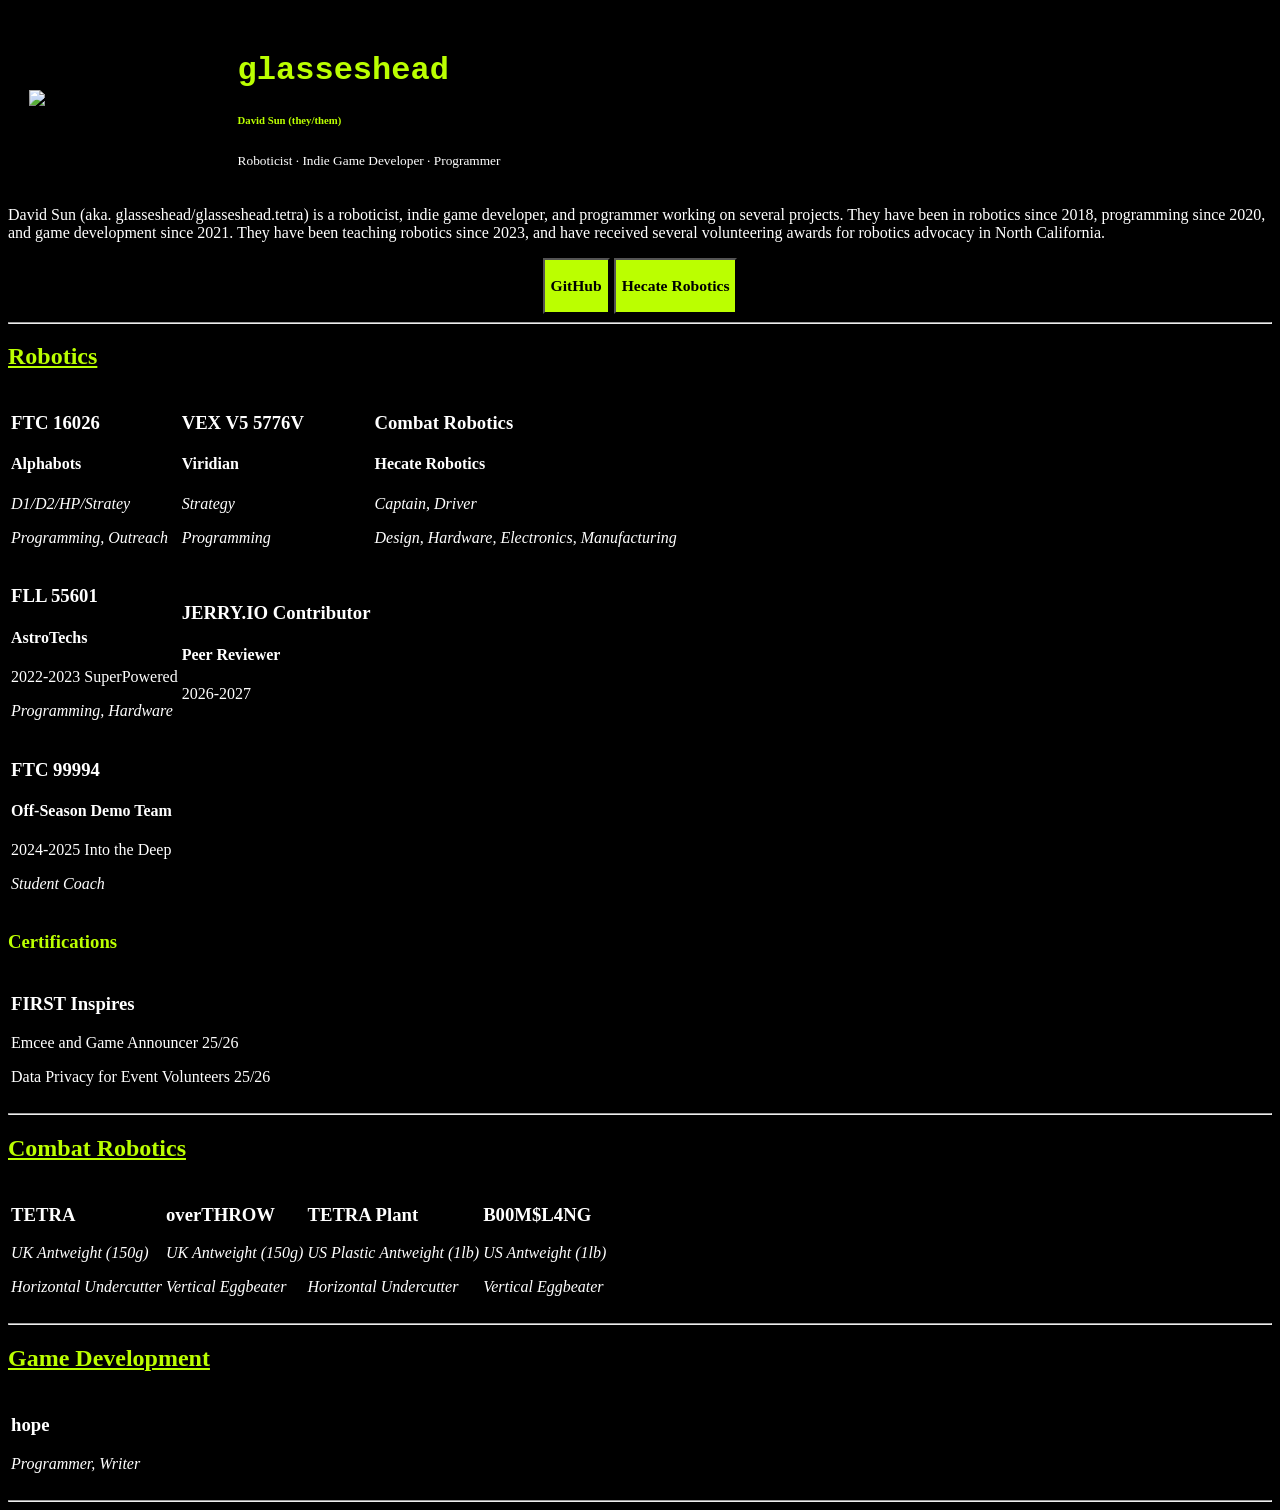
==== index.html @ bce2da90 "Rename glasseshead.html to index.html" ====
<!DOCTYPE html>

<html>

<head>
    <meta charset="utf-8">
    <title>glasseshead</title>
</head>

<body bgcolor = "000000">
    <table cellspacing="20">
        <tr>
            <td><img src="https://glasseshead.carrd.co/assets/images/image01.jpg?v=29386f76" alt="glasseshead profile picture" width="150"></td>
            <td>
                <h1 style="color: #BBFF00;"><span style="font-family: Courier New;">glasseshead</span></h1>
                <h6 style="color: #BBFF00;"><span style="font-family: Verdana;">David Sun (they/them)</span></h6>
                <small style="color: #FFFFFF;"><span style="font-family: Verdana;">Roboticist · Indie Game Developer · Programmer</span></small>
            </td>
        </tr>
    </table>
    <p style="color: #FFFFFF;"><span style="font-family: Verdana;">David Sun (aka. glasseshead/glasseshead.tetra) is a roboticist, 
        indie game developer, and programmer working on several projects. 
        They have been in robotics since 2018, programming since 2020, 
        and game development since 2021. They have been teaching robotics 
        since 2023, and have received several volunteering awards for 
        robotics advocacy in North California.</p>
    
    <div style="text-align: center;">
        <button onclick="window.location.href='https://github.com/glasseshead'" style="color:#000000; background-color:#BBFF00;">
            <span style="font-family: Verdana;"><h3>GitHub</h3></span>
        </button>

        <button onclick="window.location.href='https://hecaterobotics.carrd.co/'" style="color:#000000; background-color:#BBFF00;">
            <span style="font-family: Verdana;"><h3>Hecate Robotics</h3></span>
        </button>
    </div>

    <hr>

    <h2 style="color: #BBFF00;"><u>Robotics</u></h2>
    <table>
        <tr>
            <td>
                <h3 style="color: #FFFFFF;"><span style="font-family: Verdana;">FTC 16026</span></h3>
                <h4 style="color: #FFFFFF;"><span style="font-family: Verdana;">Alphabots</span></h4>
                <p style="color: #FFFFFF;"><i><span style="font-family: Verdana;">D1/D2/HP/Stratey</span></i></p>
                <p style="color: #FFFFFF;"><i><span style="font-family: Verdana;">Programming, Outreach</span></i></p>
            </td>

            <td>
                <h3 style="color: #FFFFFF;"><span style="font-family: Verdana;">VEX V5 5776V</span></h3>
                <h4 style="color: #FFFFFF;"><span style="font-family: Verdana;">Viridian</span></h4>
                <p style="color: #FFFFFF;"><i><span style="font-family: Verdana;">Strategy</span></i></p>
                <p style="color: #FFFFFF;"><i><span style="font-family: Verdana;">Programming</span></i></p>
            </td>

            <td>
                <h3 style="color: #FFFFFF;"><span style="font-family: Verdana;">Combat Robotics</span></h3>
                <h4 style="color: #FFFFFF;"><span style="font-family: Verdana;">Hecate Robotics</span></h4>
                <p style="color: #FFFFFF;"><i><span style="font-family: Verdana;">Captain, Driver</span></i></p>
                <p style="color: #FFFFFF;"><i><span style="font-family: Verdana;">Design, Hardware, Electronics, Manufacturing</span></i></p>
            </td>

        </tr>
        <tr>

            <td>
                <h3 style="color: #FFFFFF;"><span style="font-family: Verdana;">FLL 55601</span></h3>
                <h4 style="color: #FFFFFF;"><span style="font-family: Verdana;">AstroTechs</span></h4>
                <p style="color: #FFFFFF;"><span style="font-family: Verdana;">2022-2023 SuperPowered</span></p>
                <p style="color: #FFFFFF;"><i><span style="font-family: Verdana;">Programming, Hardware</span></i></p>
            </td>
            
            <td>
                <h3 style="color: #FFFFFF;"><span style="font-family: Verdana;">JERRY.IO Contributor</span></h3>
                <h4 style="color: #FFFFFF;"><span style="font-family: Verdana;">Peer Reviewer</span></h4>
                <p style="color: #FFFFFF;"><span style="font-family: Verdana;">2026-2027</span></p>
            </td>

        </tr>
        <tr>
            <td>
                <h3 style="color: #FFFFFF;"><span style="font-family: Verdana;">FTC 99994</span></h3>
                <h4 style="color: #FFFFFF;"><span style="font-family: Verdana;">Off-Season Demo Team</span></h4>
                <p style="color: #FFFFFF;"><span style="font-family: Verdana;">2024-2025 Into the Deep</span></p>
                <p style="color: #FFFFFF;"><i><span style="font-family: Verdana;">Student Coach</span></i></p>
            </td>
        </tr>

    </table>

    <h3 style="color: #BBFF00;"><span style="font-family: Verdana;">Certifications</span></h3>
    <table>
        <tr>
            <td>
                <h3 style="color: #FFFFFF;"><span style="font-family: Verdana;">FIRST Inspires</span></h3>
                <p style="color: #FFFFFF;"><span style="font-family: Verdana;">Emcee and Game Announcer 25/26</span></p>
                <p style="color: #FFFFFF;"><span style="font-family: Verdana;">Data Privacy for Event Volunteers 25/26</span></p>
            </td>
        </tr>
    </table>

    <hr>

    <h2 style="color: #BBFF00;"><span style="font-family: Verdana;"><u>Combat Robotics</u></span></h2>
    <table>
        <tr>
            <td>
                <h3 style="color: #FFFFFF;"><span style="font-family: Verdana;">TETRA</span></h3>
                <p style="color: #FFFFFF;"><i><span style="font-family: Verdana;">UK Antweight (150g)</span></i></p>
                <p style="color: #FFFFFF;"><i><span style="font-family: Verdana;">Horizontal Undercutter</span></i></p>
            </td>
            
            <td>
                <h3 style="color: #FFFFFF;"><span style="font-family: Verdana;">overTHROW</span></h3>
                <p style="color: #FFFFFF;"><i><span style="font-family: Verdana;">UK Antweight (150g)</span></i></p>
                <p style="color: #FFFFFF;"><i><span style="font-family: Verdana;">Vertical Eggbeater</span></i></p>
            </td>
            
            <td>
                <h3 style="color: #FFFFFF;"><span style="font-family: Verdana;">TETRA Plant</span></h3>
                <p style="color: #FFFFFF;"><i><span style="font-family: Verdana;">US Plastic Antweight (1lb)</span></i></p>
                <p style="color: #FFFFFF;"><i><span style="font-family: Verdana;">Horizontal Undercutter</span></i></p>
            </td>
            
            <td>
                <h3 style="color: #FFFFFF;"><span style="font-family: Verdana;">B00M$L4NG</span></h3>
                <p style="color: #FFFFFF;"><i><span style="font-family: Verdana;">US Antweight (1lb)</span></i></p>
                <p style="color: #FFFFFF;"><i><span style="font-family: Verdana;">Vertical Eggbeater</span></i></p>
            </td>
        </tr>
    </table>

    <hr>

    <h2 style="color: #BBFF00;"><span style="font-family: Verdana;"><u>Game Development</u></span></h2>
    <table>
        <tr>
            <td>
                <h3 style="color: #FFFFFF;"><span style="font-family: Verdana;">hope</span></h3>
                <p style="color: #FFFFFF;"><i><span style="font-family: Verdana;">Programmer, Writer</span></i></p>
            </td>
        </tr>
    </table>

    <hr>

</body>

</html>
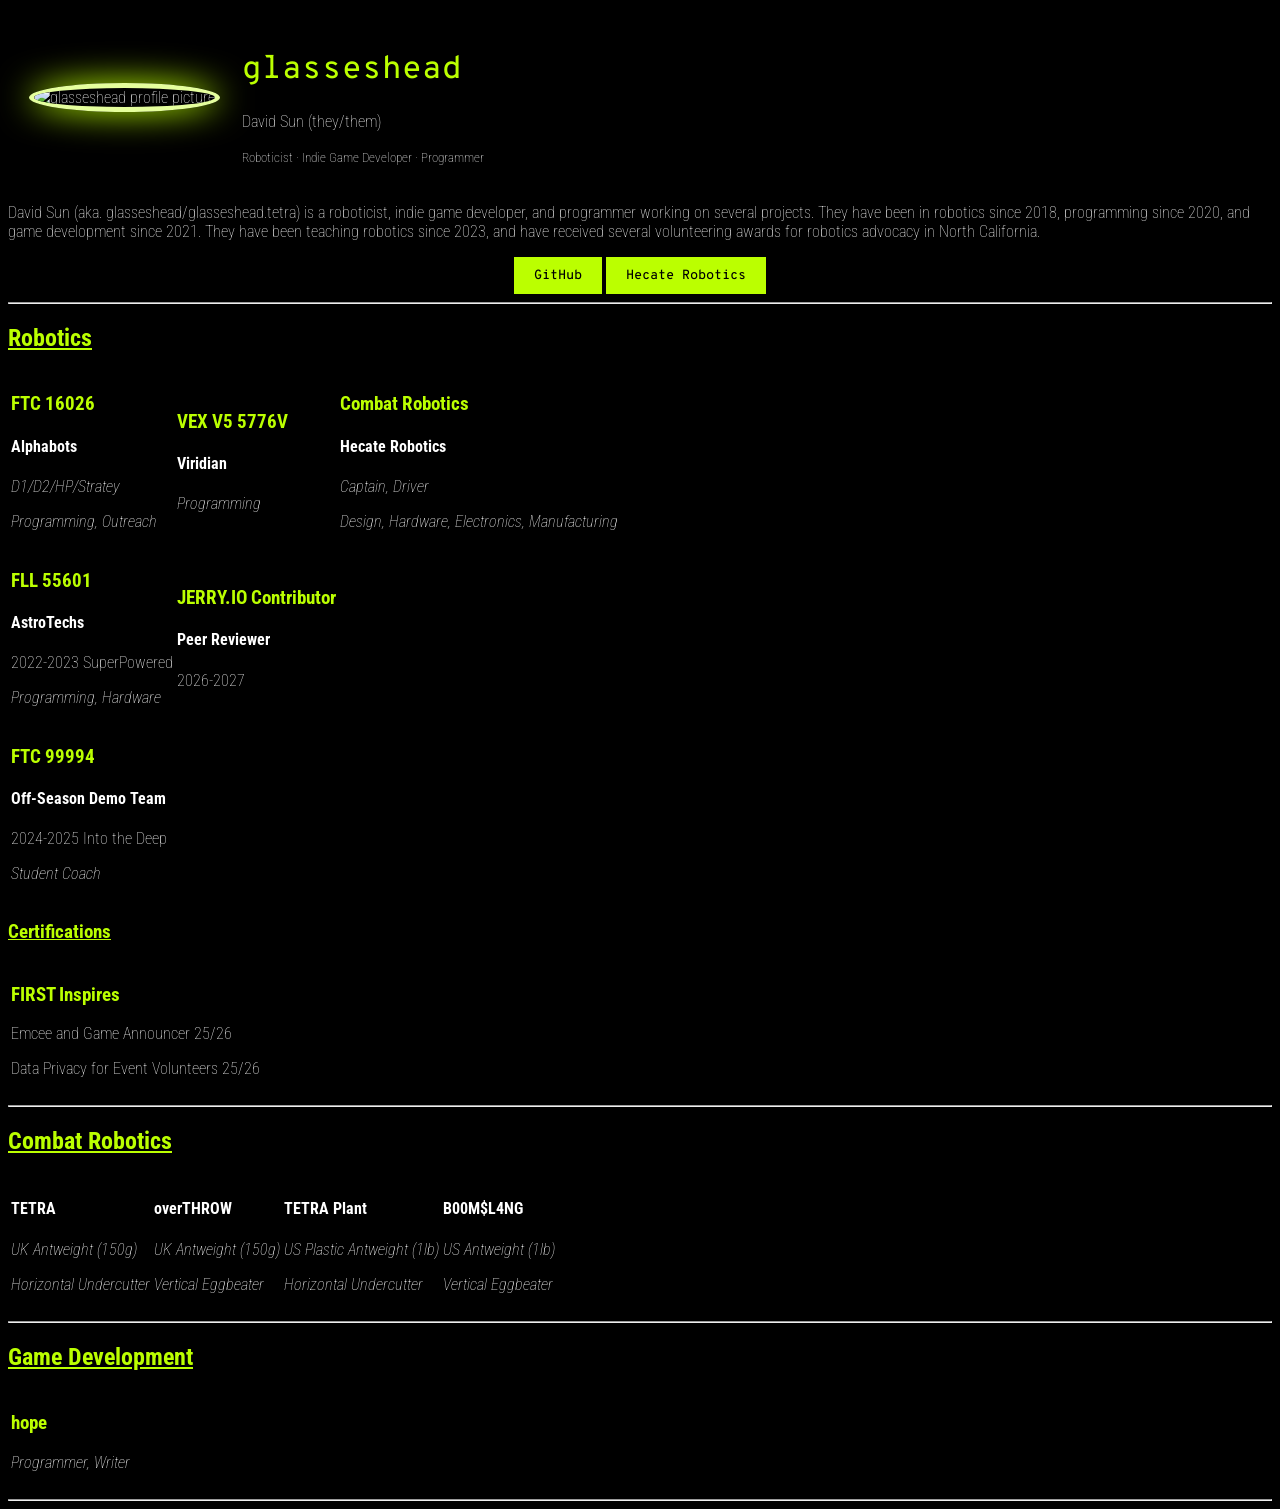
==== commit 57cf9f9e: "added fonts, glow, fixed organization in code" ====
--- a/index.html
+++ b/index.html
@@ -5,140 +5,169 @@
 <head>
     <meta charset="utf-8">
     <title>glasseshead</title>
+    <link rel="stylesheet" href="style.css">
 </head>
 
-<body bgcolor = "000000">
+<body>
     <table cellspacing="20">
         <tr>
-            <td><img src="https://glasseshead.carrd.co/assets/images/image01.jpg?v=29386f76" alt="glasseshead profile picture" width="150"></td>
             <td>
-                <h1 style="color: #BBFF00;"><span style="font-family: Courier New;">glasseshead</span></h1>
-                <h6 style="color: #BBFF00;"><span style="font-family: Verdana;">David Sun (they/them)</span></h6>
-                <small style="color: #FFFFFF;"><span style="font-family: Verdana;">Roboticist · Indie Game Developer · Programmer</span></small>
+                <img class="profile" 
+                src="https://glasseshead.carrd.co/assets/images/image01.jpg?v=29386f76" 
+                alt="glasseshead profile picture">
+            </td>
+            <td>
+                <h1>glasseshead</h1>
+                <p>David Sun (they/them)</p>
+                <small>Roboticist · Indie Game Developer · Programmer</small>
             </td>
         </tr>
     </table>
-    <p style="color: #FFFFFF;"><span style="font-family: Verdana;">David Sun (aka. glasseshead/glasseshead.tetra) is a roboticist, 
+
+    <p>
+        David Sun (aka. glasseshead/glasseshead.tetra) is a roboticist, 
         indie game developer, and programmer working on several projects. 
         They have been in robotics since 2018, programming since 2020, 
         and game development since 2021. They have been teaching robotics 
         since 2023, and have received several volunteering awards for 
-        robotics advocacy in North California.</p>
+        robotics advocacy in North California.
+    </p>
     
     <div style="text-align: center;">
-        <button onclick="window.location.href='https://github.com/glasseshead'" style="color:#000000; background-color:#BBFF00;">
-            <span style="font-family: Verdana;"><h3>GitHub</h3></span>
+        <button class = "button" 
+            onclick="window.location.href='https://github.com/glasseshead'">
+            GitHub
         </button>
 
-        <button onclick="window.location.href='https://hecaterobotics.carrd.co/'" style="color:#000000; background-color:#BBFF00;">
-            <span style="font-family: Verdana;"><h3>Hecate Robotics</h3></span>
+        <button class = "button"
+            onclick="window.location.href='https://hecaterobotics.carrd.co/'">
+            Hecate Robotics
         </button>
     </div>
 
     <hr>
 
-    <h2 style="color: #BBFF00;"><u>Robotics</u></h2>
+    <h2><u>Robotics</u></h2>
+
     <table>
         <tr>
             <td>
-                <h3 style="color: #FFFFFF;"><span style="font-family: Verdana;">FTC 16026</span></h3>
-                <h4 style="color: #FFFFFF;"><span style="font-family: Verdana;">Alphabots</span></h4>
-                <p style="color: #FFFFFF;"><i><span style="font-family: Verdana;">D1/D2/HP/Stratey</span></i></p>
-                <p style="color: #FFFFFF;"><i><span style="font-family: Verdana;">Programming, Outreach</span></i></p>
+                <h3>FTC 16026</h3>
+                <h4>Alphabots</h4>
+
+                <p><i>D1/D2/HP/Stratey</i></p>
+                <p><i>Programming, Outreach</i></p>
             </td>
 
             <td>
-                <h3 style="color: #FFFFFF;"><span style="font-family: Verdana;">VEX V5 5776V</span></h3>
-                <h4 style="color: #FFFFFF;"><span style="font-family: Verdana;">Viridian</span></h4>
-                <p style="color: #FFFFFF;"><i><span style="font-family: Verdana;">Strategy</span></i></p>
-                <p style="color: #FFFFFF;"><i><span style="font-family: Verdana;">Programming</span></i></p>
+                <h3>VEX V5 5776V</h3>
+                <h4>Viridian</h4>
+
+                <p><i>Programming</i></p>
             </td>
 
             <td>
-                <h3 style="color: #FFFFFF;"><span style="font-family: Verdana;">Combat Robotics</span></h3>
-                <h4 style="color: #FFFFFF;"><span style="font-family: Verdana;">Hecate Robotics</span></h4>
-                <p style="color: #FFFFFF;"><i><span style="font-family: Verdana;">Captain, Driver</span></i></p>
-                <p style="color: #FFFFFF;"><i><span style="font-family: Verdana;">Design, Hardware, Electronics, Manufacturing</span></i></p>
-            </td>
+                <h3>Combat Robotics</h3>
 
-        </tr>
-        <tr>
+                <h4>Hecate Robotics</h4>
 
-            <td>
-                <h3 style="color: #FFFFFF;"><span style="font-family: Verdana;">FLL 55601</span></h3>
-                <h4 style="color: #FFFFFF;"><span style="font-family: Verdana;">AstroTechs</span></h4>
-                <p style="color: #FFFFFF;"><span style="font-family: Verdana;">2022-2023 SuperPowered</span></p>
-                <p style="color: #FFFFFF;"><i><span style="font-family: Verdana;">Programming, Hardware</span></i></p>
-            </td>
-            
-            <td>
-                <h3 style="color: #FFFFFF;"><span style="font-family: Verdana;">JERRY.IO Contributor</span></h3>
-                <h4 style="color: #FFFFFF;"><span style="font-family: Verdana;">Peer Reviewer</span></h4>
-                <p style="color: #FFFFFF;"><span style="font-family: Verdana;">2026-2027</span></p>
+                <p><i>Captain, Driver</i></p>
+                <p><i>Design, Hardware, Electronics, Manufacturing</i></p>
             </td>
 
         </tr>
         <tr>
             <td>
-                <h3 style="color: #FFFFFF;"><span style="font-family: Verdana;">FTC 99994</span></h3>
-                <h4 style="color: #FFFFFF;"><span style="font-family: Verdana;">Off-Season Demo Team</span></h4>
-                <p style="color: #FFFFFF;"><span style="font-family: Verdana;">2024-2025 Into the Deep</span></p>
-                <p style="color: #FFFFFF;"><i><span style="font-family: Verdana;">Student Coach</span></i></p>
+                <h3>FLL 55601</h3>
+                <h4>AstroTechs</h4>
+
+                <p>2022-2023 SuperPowered</p>
+                <p><i>Programming, Hardware</i></p>
+            </td>
+            
+            <td>
+                <h3>JERRY.IO Contributor</h3>
+
+                <h4>Peer Reviewer</h4>
+                <p>2026-2027</p>
+            </td>
+
+        </tr>
+        <tr>
+            <td>
+                <h3>FTC 99994</h3>
+                <h4>Off-Season Demo Team</h4>
+
+                <p>2024-2025 Into the Deep</p>
+                <p><i>Student Coach</i></p>
             </td>
         </tr>
 
     </table>
 
-    <h3 style="color: #BBFF00;"><span style="font-family: Verdana;">Certifications</span></h3>
+    <h3><u>Certifications</u></h3>
+
     <table>
         <tr>
             <td>
-                <h3 style="color: #FFFFFF;"><span style="font-family: Verdana;">FIRST Inspires</span></h3>
-                <p style="color: #FFFFFF;"><span style="font-family: Verdana;">Emcee and Game Announcer 25/26</span></p>
-                <p style="color: #FFFFFF;"><span style="font-family: Verdana;">Data Privacy for Event Volunteers 25/26</span></p>
+                <h3>FIRST Inspires</h3>
+
+                <p>Emcee and Game Announcer 25/26</p>
+                <p>Data Privacy for Event Volunteers 25/26</p>
             </td>
         </tr>
     </table>
 
     <hr>
 
-    <h2 style="color: #BBFF00;"><span style="font-family: Verdana;"><u>Combat Robotics</u></span></h2>
+    <h2><u>Combat Robotics</u></h2>
+
     <table>
         <tr>
             <td>
-                <h3 style="color: #FFFFFF;"><span style="font-family: Verdana;">TETRA</span></h3>
-                <p style="color: #FFFFFF;"><i><span style="font-family: Verdana;">UK Antweight (150g)</span></i></p>
-                <p style="color: #FFFFFF;"><i><span style="font-family: Verdana;">Horizontal Undercutter</span></i></p>
+                <h4>TETRA</h4>
+
+                <p><i>UK Antweight (150g)</i></p>
+
+                <p><i>Horizontal Undercutter</i></p>
             </td>
             
             <td>
-                <h3 style="color: #FFFFFF;"><span style="font-family: Verdana;">overTHROW</span></h3>
-                <p style="color: #FFFFFF;"><i><span style="font-family: Verdana;">UK Antweight (150g)</span></i></p>
-                <p style="color: #FFFFFF;"><i><span style="font-family: Verdana;">Vertical Eggbeater</span></i></p>
+                <h4>overTHROW</h4>
+
+                <p><i>UK Antweight (150g)</i></p>
+
+                <p><i>Vertical Eggbeater</i></p>
             </td>
             
             <td>
-                <h3 style="color: #FFFFFF;"><span style="font-family: Verdana;">TETRA Plant</span></h3>
-                <p style="color: #FFFFFF;"><i><span style="font-family: Verdana;">US Plastic Antweight (1lb)</span></i></p>
-                <p style="color: #FFFFFF;"><i><span style="font-family: Verdana;">Horizontal Undercutter</span></i></p>
+                <h4>TETRA Plant</h4>
+
+                <p><i>US Plastic Antweight (1lb)</i></p>
+
+                <p><i>Horizontal Undercutter</i></p>
             </td>
             
             <td>
-                <h3 style="color: #FFFFFF;"><span style="font-family: Verdana;">B00M$L4NG</span></h3>
-                <p style="color: #FFFFFF;"><i><span style="font-family: Verdana;">US Antweight (1lb)</span></i></p>
-                <p style="color: #FFFFFF;"><i><span style="font-family: Verdana;">Vertical Eggbeater</span></i></p>
+                <h4>B00M$L4NG</h4>
+
+                <p><i>US Antweight (1lb)</i></p>
+                
+                <p><i>Vertical Eggbeater</i></p>
             </td>
         </tr>
     </table>
 
     <hr>
 
-    <h2 style="color: #BBFF00;"><span style="font-family: Verdana;"><u>Game Development</u></span></h2>
+    <h2><u>Game Development</u></h2>
+
     <table>
         <tr>
             <td>
-                <h3 style="color: #FFFFFF;"><span style="font-family: Verdana;">hope</span></h3>
-                <p style="color: #FFFFFF;"><i><span style="font-family: Verdana;">Programmer, Writer</span></i></p>
+                <h3>hope</h3>
+
+                <p><i>Programmer, Writer</i></p>
             </td>
         </tr>
     </table>
@@ -146,5 +175,4 @@
     <hr>
 
 </body>
-
-</html>
+</html>
--- a/style.css
+++ b/style.css
@@ -0,0 +1,69 @@
+@font-face {
+    font-family: "Roboto Condensed";
+    src: url("assets/font/RobotoCondensed-Thin.ttf") format("truetype");
+    font-weight: 100;
+    font-style: normal;
+}
+
+@font-face {
+    font-family: "Roboto Condensed";
+    src: url("assets/font/RobotoCondensed-ThinItalic.ttf") format("truetype");
+    font-weight: 100;
+    font-style: italic;
+}
+
+@font-face {
+    font-family: "Roboto Condensed";
+    src: url("assets/font/RobotoCondensed-Bold.ttf") format("truetype");
+    font-weight: 700;
+    font-style: normal;
+}
+
+@font-face {
+    font-family: "Overpass Mono";
+    src: url("assets/font/OverpassMono-Medium.ttf") format("truetype");
+    font-weight: 500;
+    font-style: normal;
+}
+
+body {
+    background-color: #000000;
+    color: #FFFFFF;
+    font-family: "Roboto Condensed", sans-serif;
+}
+
+h1 {
+    color: #BBFF00;
+    font-family: "Overpass Mono", monospace;
+    font-weight: 500;
+}
+
+h2, h3 {
+    color: #BBFF00;
+}
+
+small, p, h4, h6 {
+    font-family: "Roboto Condensed", sans-serif;
+}
+
+.button {
+    background-color: #BBFF00;
+    color: #000000;
+    border: none;
+    padding: 10px 20px;
+    cursor: pointer;
+    font-family: "Overpass Mono", sans-serif;
+    font-weight: 500;
+}
+
+.profile {
+    width: 150px;
+    height: 150px;
+    object-fit: cover;
+
+    border-radius: 50%;
+    border: 5px solid #e5ff9d;
+
+    box-shadow:
+        0 0 35px #BBFF00;
+}
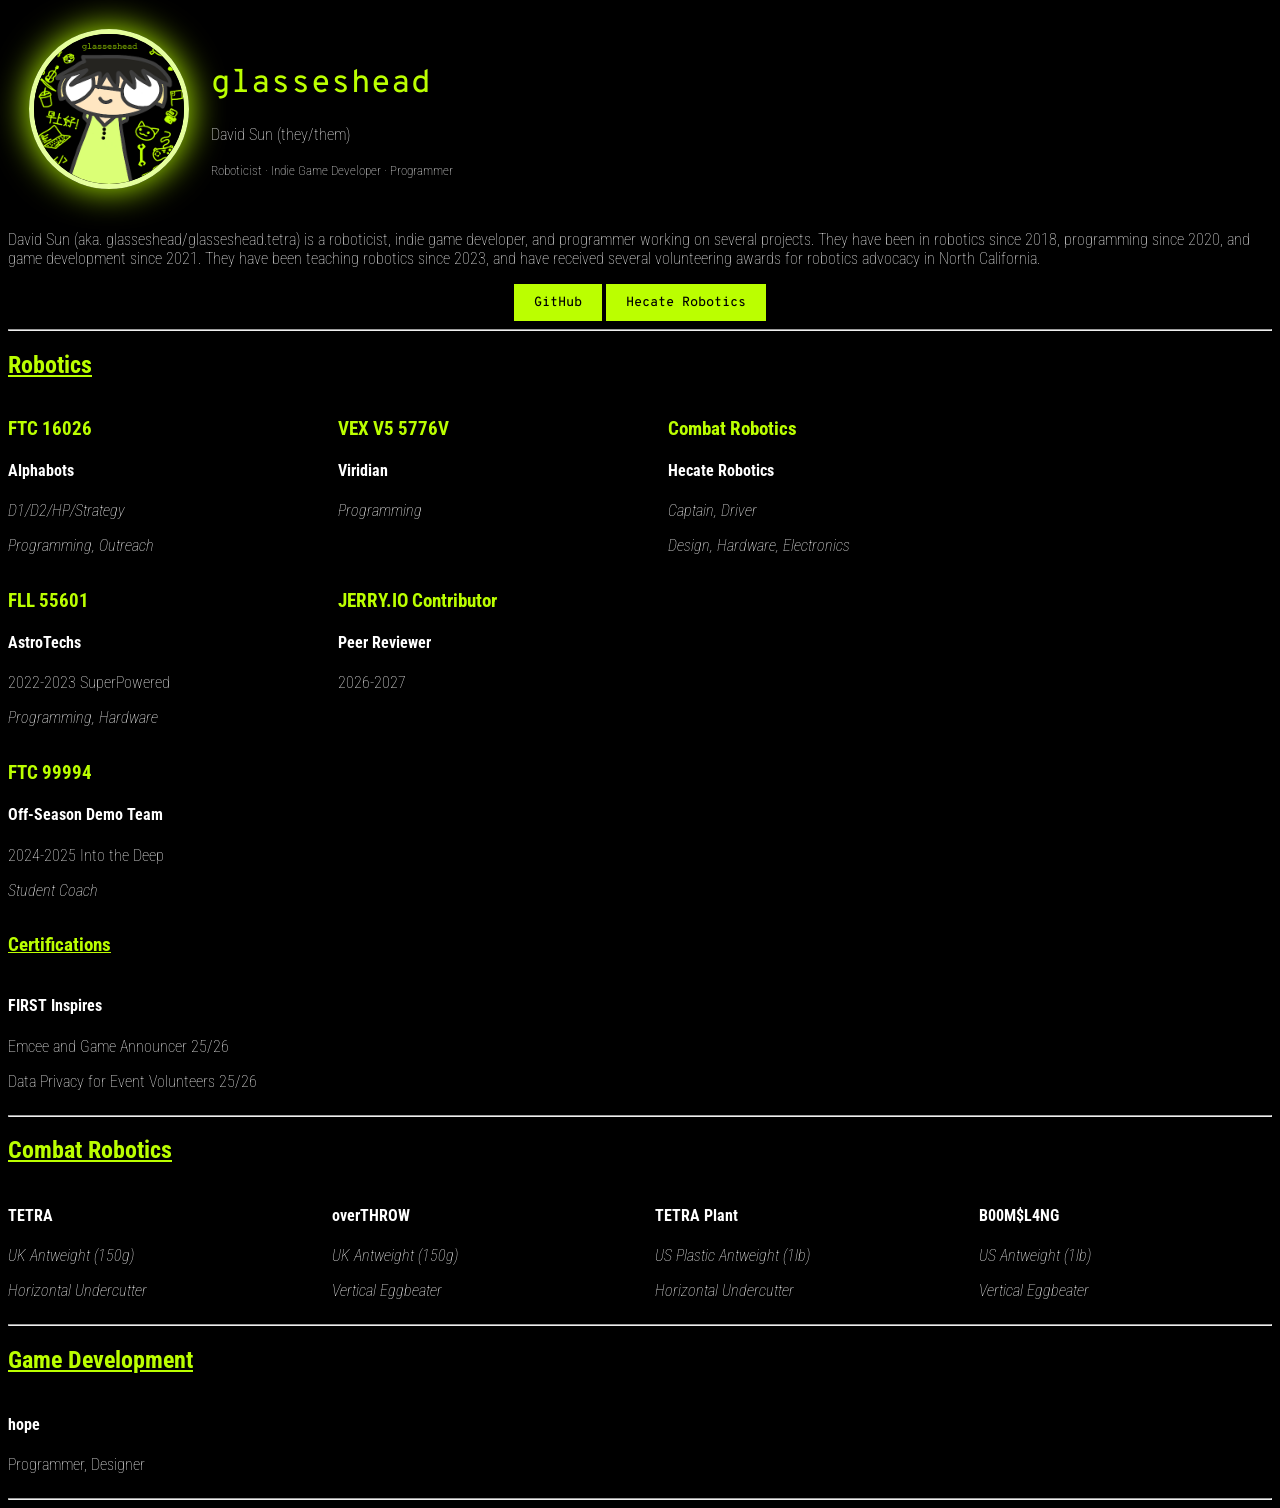
==== commit bfdcffb5: "fixed spacing for tables" ====
--- a/index.html
+++ b/index.html
@@ -13,7 +13,7 @@
         <tr>
             <td>
                 <img class="profile" 
-                src="https://glasseshead.carrd.co/assets/images/image01.jpg?v=29386f76" 
+                src="assets/images/pfp.jpg" 
                 alt="glasseshead profile picture">
             </td>
             <td>
@@ -49,128 +49,114 @@
 
     <h2><u>Robotics</u></h2>
 
-    <table>
-        <tr>
-            <td>
-                <h3>FTC 16026</h3>
-                <h4>Alphabots</h4>
+    <div class="row">
+        <div class="card">
+            <h3>FTC 16026</h3>
+            <h4>Alphabots</h4>
 
-                <p><i>D1/D2/HP/Stratey</i></p>
-                <p><i>Programming, Outreach</i></p>
-            </td>
+            <p><i>D1/D2/HP/Strategy</i></p>
+            <p><i>Programming, Outreach</i></p>
+        </div>
 
-            <td>
-                <h3>VEX V5 5776V</h3>
-                <h4>Viridian</h4>
+        <div class="card">
+            <h3>VEX V5 5776V</h3>
+            <h4>Viridian</h4>
 
-                <p><i>Programming</i></p>
-            </td>
+            <p><i>Programming</i></p>
+        </div>
 
-            <td>
-                <h3>Combat Robotics</h3>
+        <div class="card">
+            <h3>Combat Robotics</h3>
+            <h4>Hecate Robotics</h4>
+            
+            <p><i>Captain, Driver</i></p>
+            <p><i>Design, Hardware, Electronics</i></p>
+        </div>
+    </div>
 
-                <h4>Hecate Robotics</h4>
+    <div class="row">
+        <div class="card">
+            <h3>FLL 55601</h3>
+            <h4>AstroTechs</h4>
 
-                <p><i>Captain, Driver</i></p>
-                <p><i>Design, Hardware, Electronics, Manufacturing</i></p>
-            </td>
+            <p>2022-2023 SuperPowered</p>
+            <p><i>Programming, Hardware</i></p>
+        </div>
 
-        </tr>
-        <tr>
-            <td>
-                <h3>FLL 55601</h3>
-                <h4>AstroTechs</h4>
+        <div class="card">
+            <h3>JERRY.IO Contributor</h3>
 
-                <p>2022-2023 SuperPowered</p>
-                <p><i>Programming, Hardware</i></p>
-            </td>
-            
-            <td>
-                <h3>JERRY.IO Contributor</h3>
+            <h4>Peer Reviewer</h4>
+            <p>2026-2027</p>
+        </div>
+    </div>
 
-                <h4>Peer Reviewer</h4>
-                <p>2026-2027</p>
-            </td>
+    <div class="row">
+        <div class="card">
+            <h3>FTC 99994</h3>
+            <h4>Off-Season Demo Team</h4>
 
-        </tr>
-        <tr>
-            <td>
-                <h3>FTC 99994</h3>
-                <h4>Off-Season Demo Team</h4>
-
-                <p>2024-2025 Into the Deep</p>
-                <p><i>Student Coach</i></p>
-            </td>
-        </tr>
-
-    </table>
+            <p>2024-2025 Into the Deep</p>
+            <p><i>Student Coach</i></p>
+        </div>
+    </div>
 
     <h3><u>Certifications</u></h3>
 
-    <table>
-        <tr>
-            <td>
-                <h3>FIRST Inspires</h3>
+    <div class="row">
+        <div class="card">
+            <h4>FIRST Inspires</h4>
 
-                <p>Emcee and Game Announcer 25/26</p>
-                <p>Data Privacy for Event Volunteers 25/26</p>
-            </td>
-        </tr>
-    </table>
+            <p>Emcee and Game Announcer 25/26</p>
+            <p>Data Privacy for Event Volunteers 25/26</p>
+        </div>
+    </div>
 
     <hr>
 
     <h2><u>Combat Robotics</u></h2>
 
-    <table>
-        <tr>
-            <td>
-                <h4>TETRA</h4>
+    <div class="row">
+        <div class="card">
+            <h4>TETRA</h4>
 
-                <p><i>UK Antweight (150g)</i></p>
+            <p><i>UK Antweight (150g)</i></p>
+            <p><i>Horizontal Undercutter</i></p>
+        </div>
+        
+        <div class="card">
+            <h4>overTHROW</h4>
 
-                <p><i>Horizontal Undercutter</i></p>
-            </td>
-            
-            <td>
-                <h4>overTHROW</h4>
+            <p><i>UK Antweight (150g)</i></p>
+            <p><i>Vertical Eggbeater</i></p>
+        </div>
+        
+        <div class="card">
+            <h4>TETRA Plant</h4>
 
-                <p><i>UK Antweight (150g)</i></p>
+            <p><i>US Plastic Antweight (1lb)</i></p>
+            <p><i>Horizontal Undercutter</i></p>
+        </div>
+        
+        <div class="card">
+            <h4>B00M$L4NG</h4>
 
-                <p><i>Vertical Eggbeater</i></p>
-            </td>
-            
-            <td>
-                <h4>TETRA Plant</h4>
-
-                <p><i>US Plastic Antweight (1lb)</i></p>
-
-                <p><i>Horizontal Undercutter</i></p>
-            </td>
-            
-            <td>
-                <h4>B00M$L4NG</h4>
-
-                <p><i>US Antweight (1lb)</i></p>
-                
-                <p><i>Vertical Eggbeater</i></p>
-            </td>
-        </tr>
-    </table>
+            <p><i>US Antweight (1lb)</i></p>
+            <p><i>Vertical Eggbeater</i></p>
+        </div>
+    </div>
 
     <hr>
 
     <h2><u>Game Development</u></h2>
 
-    <table>
-        <tr>
-            <td>
-                <h3>hope</h3>
+    <div class="row">
+        <div class="card">
+            <h4>hope</h4>
 
-                <p><i>Programmer, Writer</i></p>
-            </td>
-        </tr>
-    </table>
+            <p>Programmer, Designer</p>
+        </div>
+    </div>
 
     <hr>
 
--- a/style.css
+++ b/style.css
@@ -66,4 +66,14 @@
 
     box-shadow:
         0 0 35px #BBFF00;
+}
+
+.row {
+    display: flex;
+    gap: 30px;
+    align-items: flex-start;
+}
+
+.card {
+    width: 300px;
 }
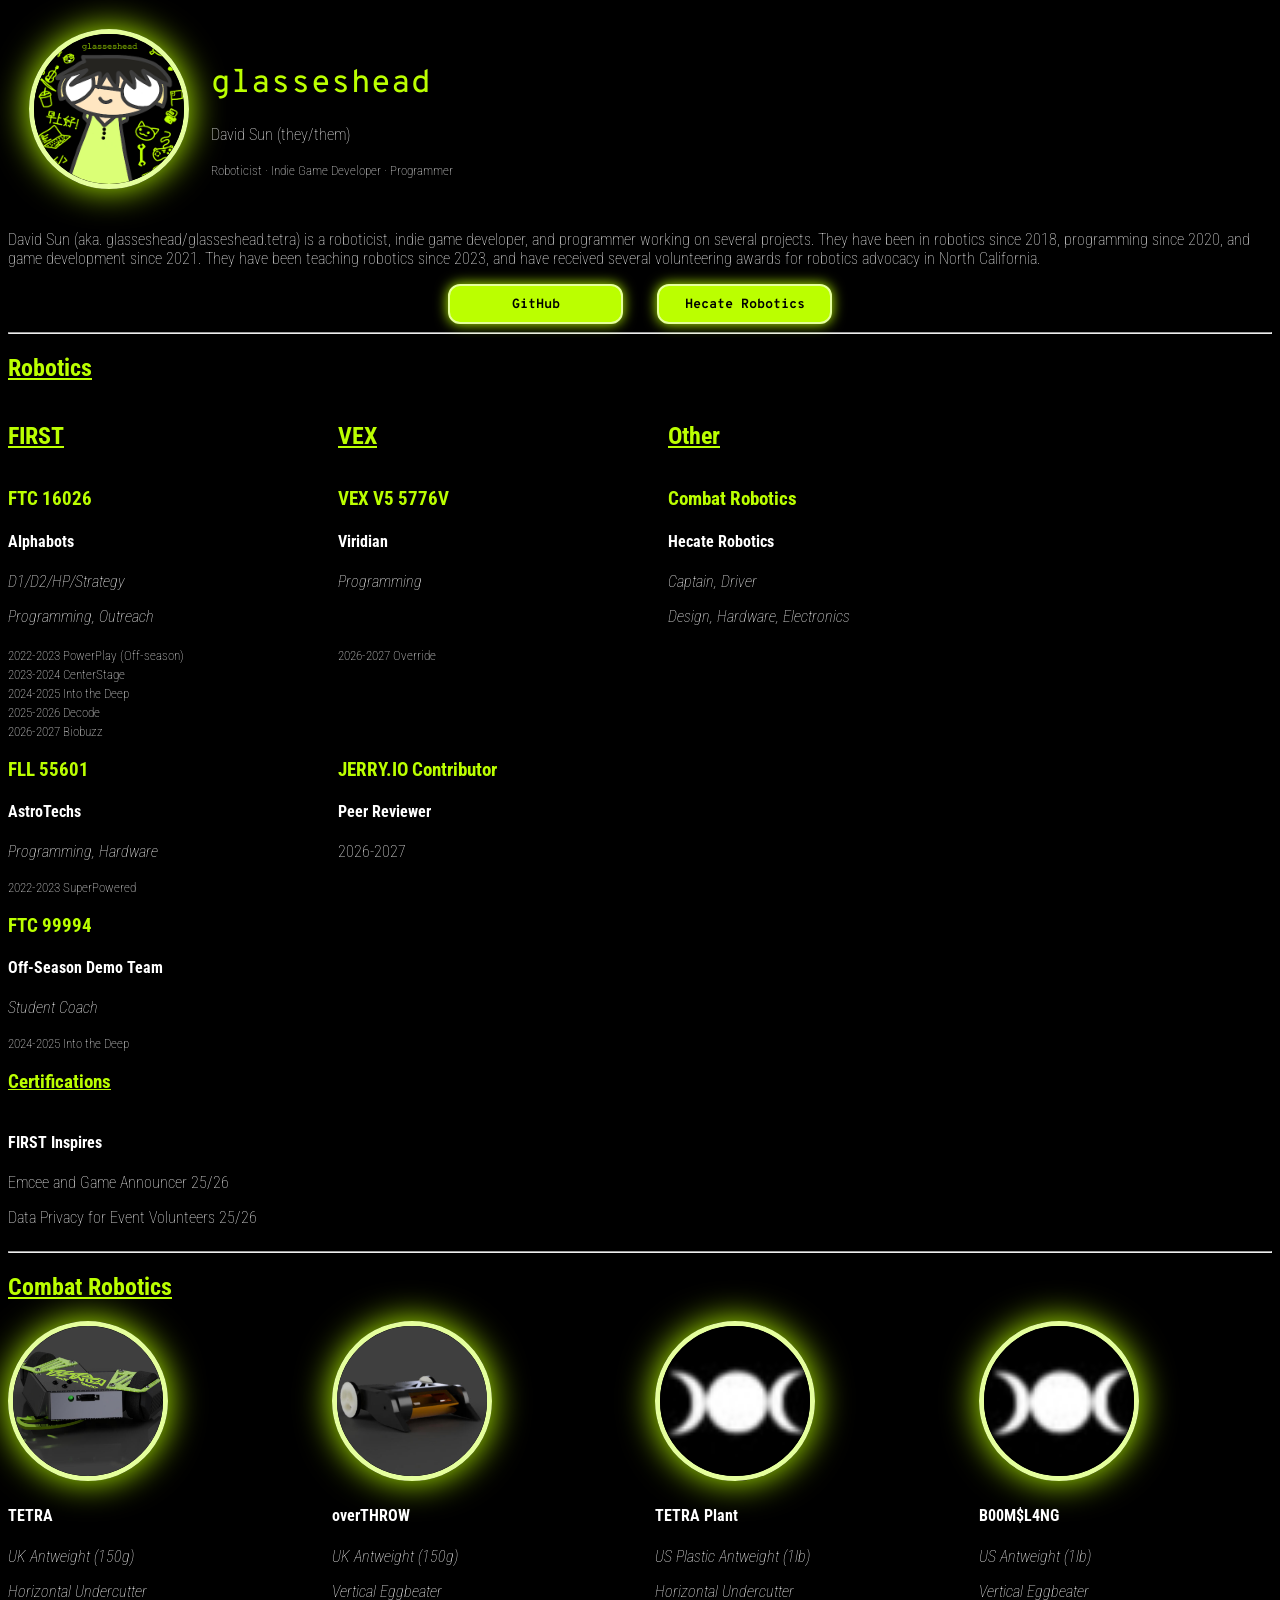
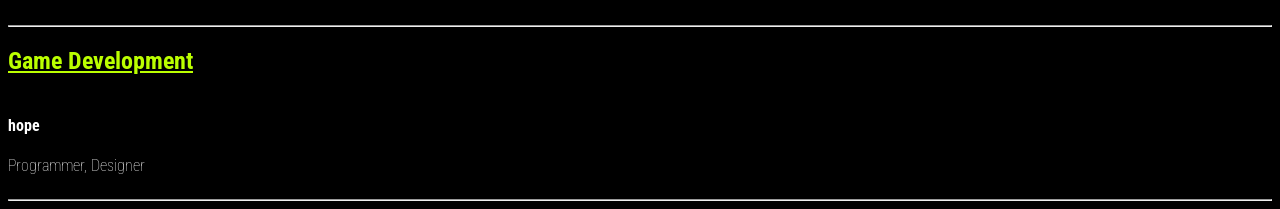
==== commit bbdb9364: "updated text and other small things" ====
--- a/index.html
+++ b/index.html
@@ -51,6 +51,20 @@
 
     <div class="row">
         <div class="card">
+            <h2><u>FIRST</u></h2>
+        </div>
+
+        <div class="card">
+            <h2><u>VEX</u></h2>
+        </div>
+
+        <div class="card">
+            <h2><u>Other</u></h2>
+        </div>
+    </div>
+
+    <div class="row">
+        <div class="card">
             <h3>FTC 16026</h3>
             <h4>Alphabots</h4>
 
@@ -63,6 +77,8 @@
             <h4>Viridian</h4>
 
             <p><i>Programming</i></p>
+            <small><br></small>
+            <small><br></small>
         </div>
 
         <div class="card">
@@ -76,10 +92,23 @@
 
     <div class="row">
         <div class="card">
+            <small>2022-2023 PowerPlay (Off-season)</small><br>
+            <small>2023-2024 CenterStage</small><br>
+            <small>2024-2025 Into the Deep</small><br>
+            <small>2025-2026 Decode</small><br>
+            <small>2026-2027 Biobuzz</small><br>
+        </div>
+        
+        <div class="card">
+            <small>2026-2027 Override</small><br>
+        </div>
+    </div>
+
+    <div class="row">
+        <div class="card">
             <h3>FLL 55601</h3>
             <h4>AstroTechs</h4>
 
-            <p>2022-2023 SuperPowered</p>
             <p><i>Programming, Hardware</i></p>
         </div>
 
@@ -93,11 +122,22 @@
 
     <div class="row">
         <div class="card">
+            <small>2022-2023 SuperPowered</small><br>
+        </div>
+    </div>
+
+    <div class="row">
+        <div class="card">
             <h3>FTC 99994</h3>
             <h4>Off-Season Demo Team</h4>
 
-            <p>2024-2025 Into the Deep</p>
             <p><i>Student Coach</i></p>
+        </div>
+    </div>
+
+    <div class="row">
+        <div class="card">
+            <small>2024-2025 Into the Deep</small><br>
         </div>
     </div>
 
@@ -118,13 +158,22 @@
 
     <div class="row">
         <div class="card">
+            <img class="displayimage" 
+                src="assets/images/hecaterobotics_tetra.jpg" 
+                alt="glasseshead profile picture">
+
             <h4>TETRA</h4>
 
             <p><i>UK Antweight (150g)</i></p>
+
             <p><i>Horizontal Undercutter</i></p>
         </div>
         
         <div class="card">
+            <img class="displayimage" 
+                src="assets/images/hecaterobotics_overthrow.jpg" 
+                alt="glasseshead profile picture">
+
             <h4>overTHROW</h4>
 
             <p><i>UK Antweight (150g)</i></p>
@@ -132,6 +181,10 @@
         </div>
         
         <div class="card">
+            <img class="displayimage" 
+                src="assets/images/hecaterobotics_logo_moons.jpg" 
+                alt="glasseshead profile picture">
+
             <h4>TETRA Plant</h4>
 
             <p><i>US Plastic Antweight (1lb)</i></p>
@@ -139,6 +192,10 @@
         </div>
         
         <div class="card">
+            <img class="displayimage" 
+                src="assets/images/hecaterobotics_logo_moons.jpg" 
+                alt="glasseshead profile picture">
+
             <h4>B00M$L4NG</h4>
 
             <p><i>US Antweight (1lb)</i></p>
--- a/style.css
+++ b/style.css
@@ -26,6 +26,20 @@
     font-style: normal;
 }
 
+@font-face {
+    font-family: "Overpass Mono";
+    src: url("assets/font/OverpassMono-Light.ttf") format("truetype");
+    font-weight: 100;
+    font-style: normal;
+}
+
+@font-face {
+    font-family: "Overpass Mono";
+    src: url("assets/font/OverpassMono-Bold.ttf") format("truetype");
+    font-weight: 1000;
+    font-style: normal;
+}
+
 body {
     background-color: #000000;
     color: #FFFFFF;
@@ -49,14 +63,43 @@
 .button {
     background-color: #BBFF00;
     color: #000000;
-    border: none;
+
     padding: 10px 20px;
     cursor: pointer;
+
+    width: 175px;
+    height: 40px;
+
+    white-space: nowrap;
+
     font-family: "Overpass Mono", sans-serif;
-    font-weight: 500;
+    font-weight: 700;
+
+    margin: 0 15px;
+
+    border-radius: 12px;
+    border: 2.5px solid #e5ff9d;
+
+    box-shadow: 0 0 12.5px #BBFF00;
+}
+
+.button:hover {
+    box-shadow: 0 0 15px #ffffff;
 }
 
 .profile {
+    width: 150px;
+    height: 150px;
+    object-fit: cover;
+
+    border-radius: 50%;
+    border: 5px solid #e5ff9d;
+
+    box-shadow:
+        0 0 35px #BBFF00;
+}
+
+.displayimage {
     width: 150px;
     height: 150px;
     object-fit: cover;
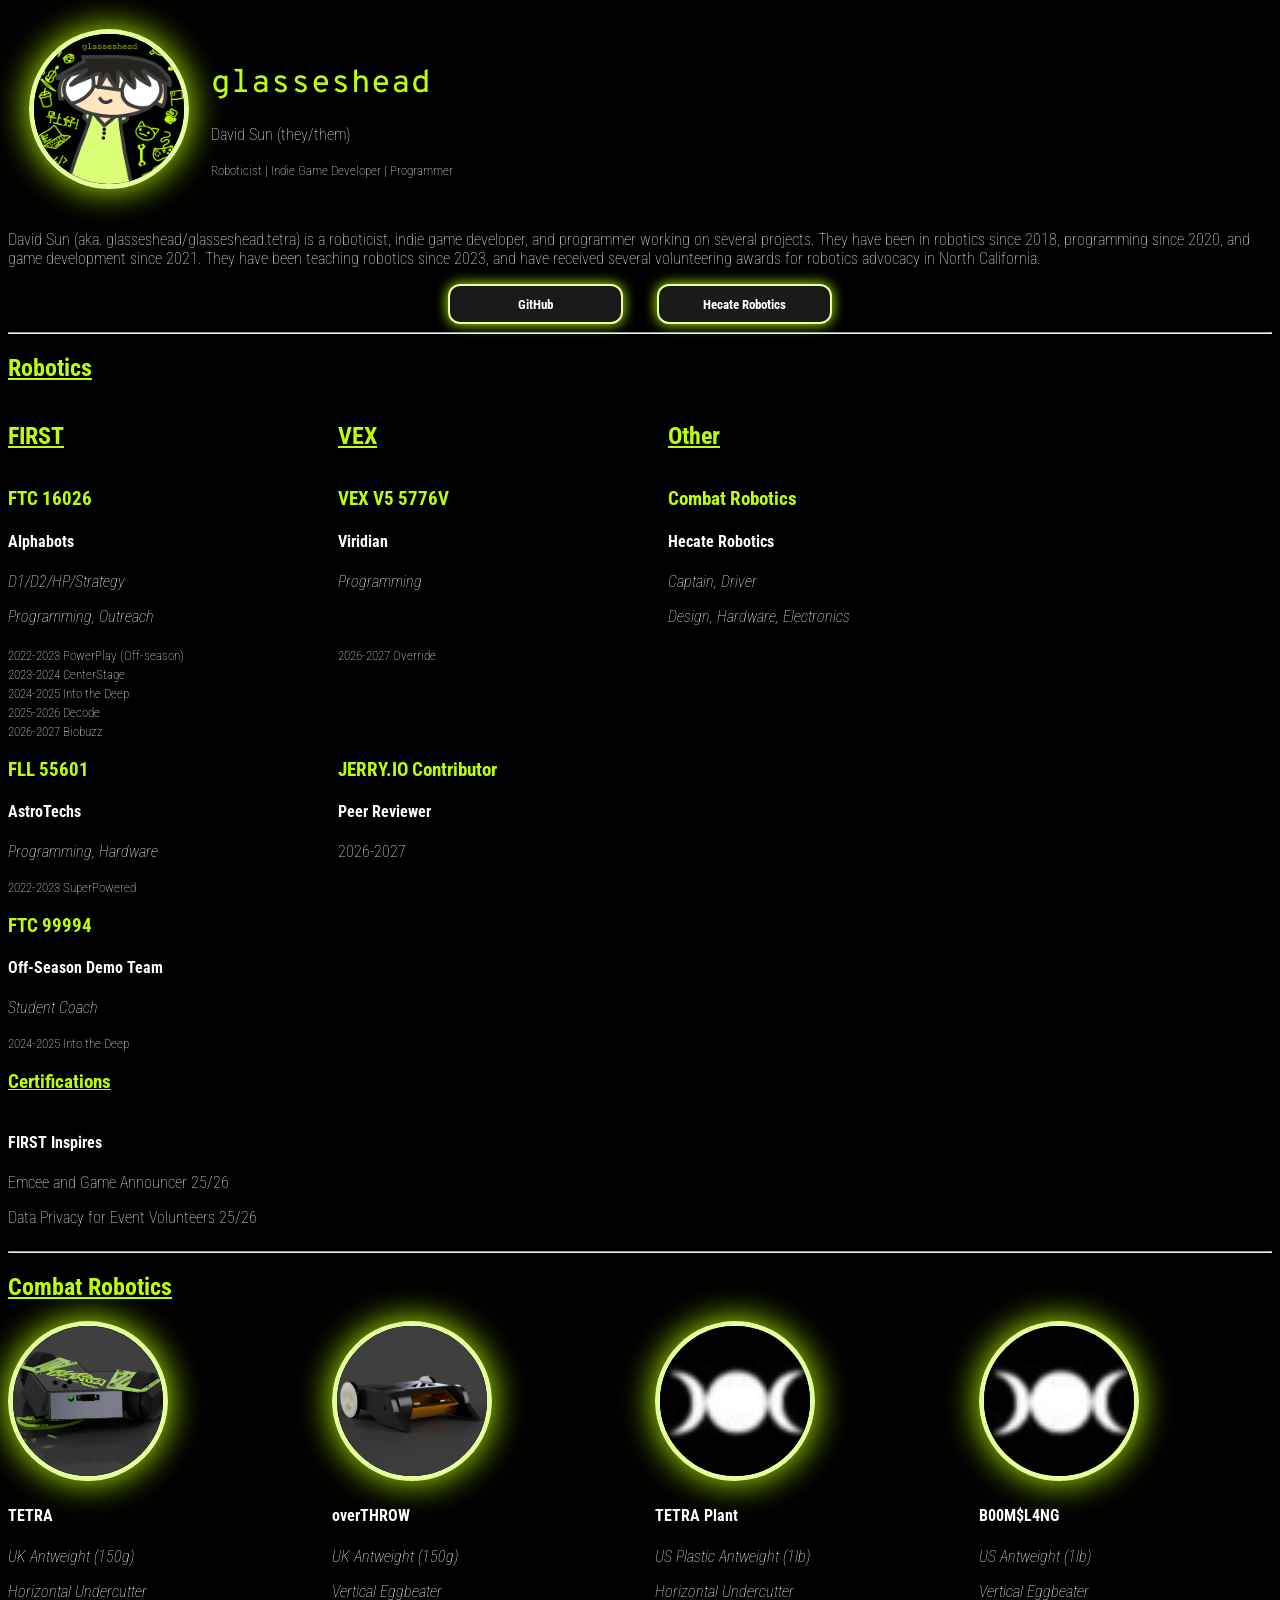
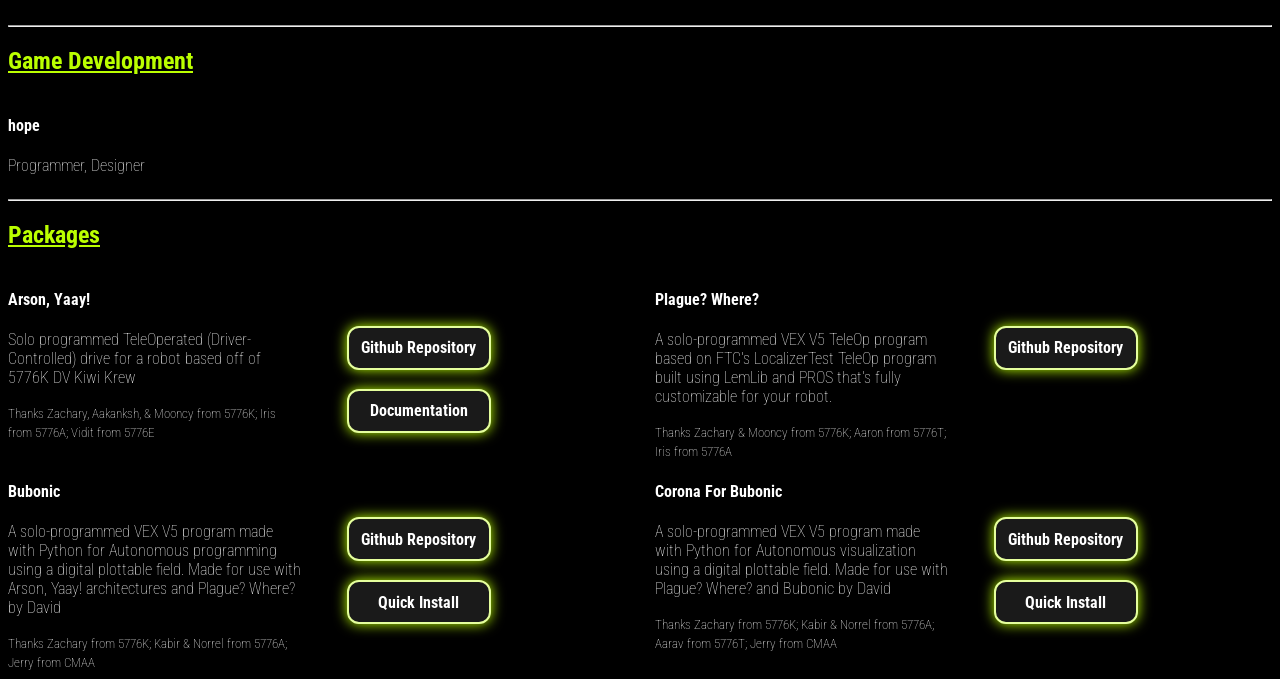
==== commit 4292e9d9: "added some lighting effects and other things also added packages" ====
--- a/index.html
+++ b/index.html
@@ -19,7 +19,7 @@
             <td>
                 <h1>glasseshead</h1>
                 <p>David Sun (they/them)</p>
-                <small>Roboticist · Indie Game Developer · Programmer</small>
+                <small>Roboticist | Indie Game Developer | Programmer</small>
             </td>
         </tr>
     </table>
@@ -217,5 +217,103 @@
 
     <hr>
 
+    <h2><u>Packages</u></h2>
+    <div class="row">
+        <div class="card">
+            <h4>Arson, Yaay!</h4>
+
+            <p>Solo programmed TeleOperated (Driver-Controlled) drive for a robot based off of 5776K DV Kiwi Krew</p>
+            <small>Thanks Zachary, Aakanksh, & Mooncy from 5776K; Iris from 5776A; Vidit from 5776E</small>
+        </div>
+        
+        <div class="card">
+            <br>
+            <br>
+            <br>
+
+            <div class="packagebutton"
+            onclick="window.location.href='https://github.com/glasseshead/arson_yaay'">
+                <p>Github Repository</p>
+            </div>
+
+            <br>
+
+            <div class="packagebutton"
+            onclick="window.location.href='https://docs.google.com/document/d/1RQhu_w1ufEY5RgC05x2ohlO6OhAGyMAY3BCKpGnV530/edit?tab=t.0#heading=h.i037q0a3ytq0'">
+                <p>Documentation</p>
+            </div>
+        </div>
+
+        <div class="card">
+            <h4>Plague? Where?</h4>
+
+            <p>A solo-programmed VEX V5 TeleOp program based on FTC's LocalizerTest TeleOp program built using LemLib and PROS that's fully customizable for your robot.</p>
+            <small>Thanks Zachary & Mooncy from 5776K; Aaron from 5776T; Iris from 5776A</small>
+        </div>
+        
+        <div class="card">
+            <br>
+            <br>
+            <br>
+            
+            <div class="packagebutton"
+            onclick="window.location.href='https://github.com/glasseshead/plague-where'">
+                <p>Github Repository</p>
+            </div>
+        </div>
+    </div>
+    
+    <div class="row">
+        <div class="card">
+            <h4>Bubonic</h4>
+
+            <p>A solo-programmed VEX V5 program made with Python for Autonomous programming using a digital plottable field. Made for use with Arson, Yaay! architectures and Plague? Where? by David</p>
+            <small>Thanks Zachary from 5776K; Kabir & Norrel from 5776A; Jerry from CMAA</small>
+        </div>
+        
+        <div class="card">
+            <br>
+            <br>
+            <br>
+            
+            <div class="packagebutton"
+            onclick="window.location.href='https://github.com/glasseshead/bubonic'">
+                <p>Github Repository</p>
+            </div>
+
+            <br>
+            
+            <div class="packagebutton"
+            onclick="window.location.href='https://github.com/glasseshead/bubonic_install'">
+                <p>Quick Install</p>
+            </div>
+        </div>
+
+        <div class="card">
+            <h4>Corona For Bubonic</h4>
+
+            <p>A solo-programmed VEX V5 program made with Python for Autonomous visualization using a digital plottable field. Made for use with Plague? Where? and Bubonic by David</p>
+            <small>Thanks Zachary from 5776K; Kabir & Norrel from 5776A; Aarav from 5776T; Jerry from CMAA</small>
+        </div>
+        
+        <div class="card">
+            <br>
+            <br>
+            <br>
+            
+            <div class="packagebutton"
+            onclick="window.location.href='https://github.com/glasseshead/bubonic-corona'">
+                <p>Github Repository</p>
+            </div>
+
+            <br>
+            
+            <div class="packagebutton"
+            onclick="window.location.href='https://github.com/glasseshead/bubonic-corona_install'">
+                <p>Quick Install</p>
+            </div>
+        </div>
+    </div>
+
 </body>
 </html>
--- a/style.css
+++ b/style.css
@@ -61,8 +61,8 @@
 }
 
 .button {
-    background-color: #BBFF00;
-    color: #000000;
+    background-color: #1a1a1a;
+    color: #FFFFFF;
 
     padding: 10px 20px;
     cursor: pointer;
@@ -72,19 +72,52 @@
 
     white-space: nowrap;
 
-    font-family: "Overpass Mono", sans-serif;
+    font-family: "Roboto Condensed", sans-serif;
     font-weight: 700;
 
     margin: 0 15px;
 
     border-radius: 12px;
-    border: 2.5px solid #e5ff9d;
+    border: 2px solid #e5ff9d;
 
     box-shadow: 0 0 12.5px #BBFF00;
 }
 
 .button:hover {
-    box-shadow: 0 0 15px #ffffff;
+    border: 2px solid #ff9d9d;
+    box-shadow: 0 0 20px #FF0000;
+}
+
+.packagebutton {
+    background-color: #1a1a1a;
+    color: #FFFFFF;
+
+    padding: 10px 10px;
+
+    width: 120px;
+    height: 20px;
+
+    display: flex;
+    justify-content: center;
+    align-items: center;
+
+    white-space: nowrap;
+
+    font-family: "Roboto Condensed", sans-serif;
+    font-weight: 700;
+
+    margin: 0 15px;
+
+    border-radius: 12px;
+    border: 2px solid #e5ff9d;
+
+    box-shadow: 0 0 12.5px #BBFF00;
+    cursor: pointer;
+}
+
+.packagebutton:hover {
+    border: 2px solid #ff9d9d;
+    box-shadow: 0 0 15px #FF0000;
 }
 
 .profile {
@@ -111,6 +144,11 @@
         0 0 35px #BBFF00;
 }
 
+.displayimage:hover {
+    box-shadow: 0 0 40px #FF0000;
+    border: 5px solid #ff9d9d;
+}
+
 .row {
     display: flex;
     gap: 30px;
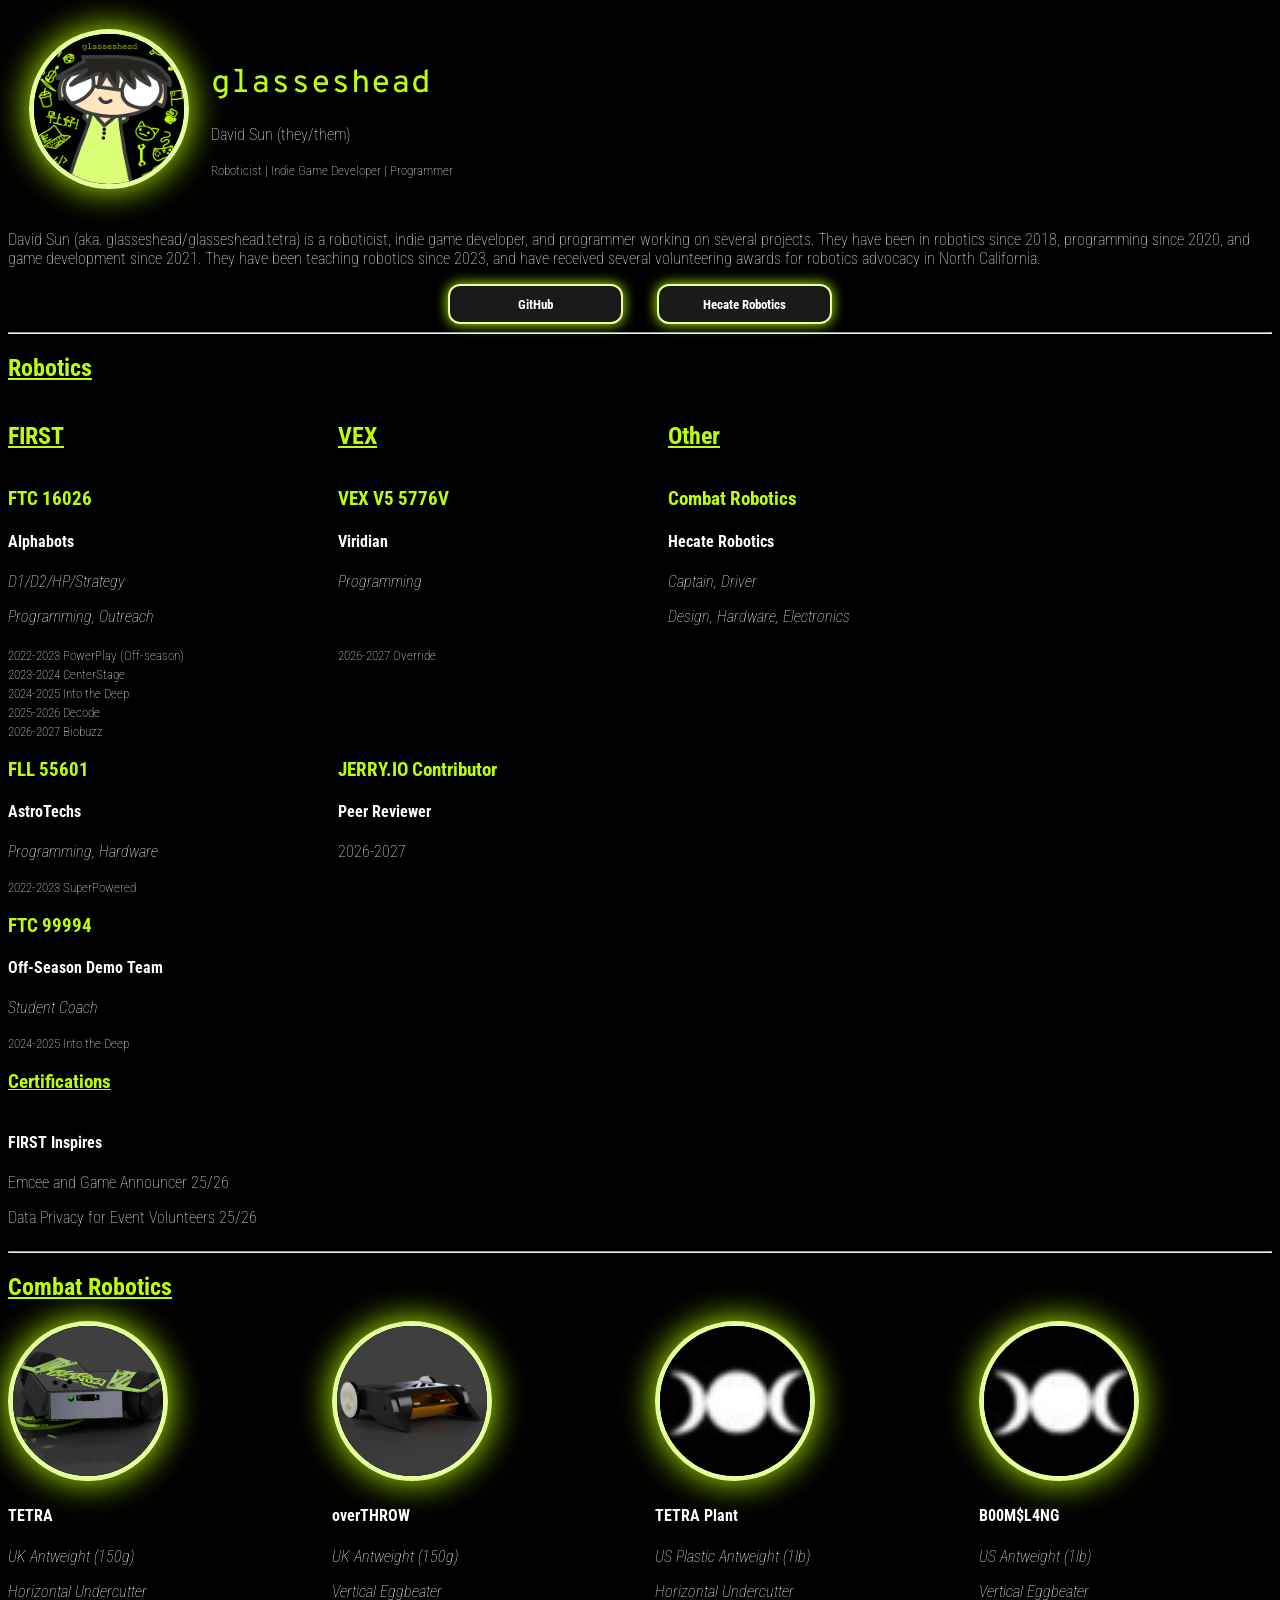
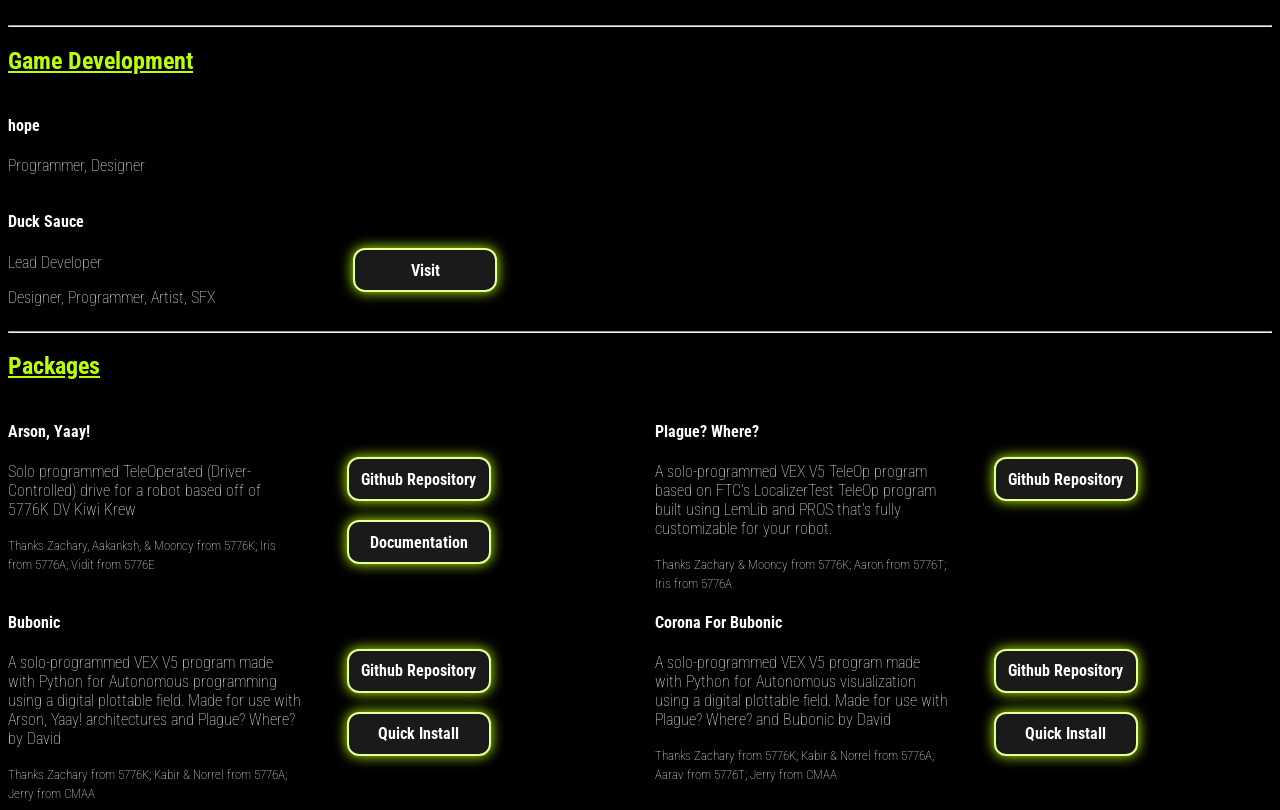
==== commit eee9b0c1: "added duck sauce" ====
--- a/index.html
+++ b/index.html
@@ -215,6 +215,25 @@
         </div>
     </div>
 
+    <div class="row">
+        <div class="card">
+            <h4>Duck Sauce</h4>
+            <p>Lead Developer</p>
+            <p>Designer, Programmer, Artist, SFX</p>
+        </div>
+
+        <div class="card">
+            <br>
+            <br>
+            <br>
+
+            <div class="packagebutton"
+            onclick="window.location.href='https://scratch.mit.edu/projects/1141769537/'">
+                <p>Visit</p>
+            </div>
+        </div>
+    </div>
+
     <hr>
 
     <h2><u>Packages</u></h2>
--- a/style.css
+++ b/style.css
@@ -84,6 +84,7 @@
 }
 
 .button:hover {
+    transition: all 0.25s ease;
     border: 2px solid #ff9d9d;
     box-shadow: 0 0 20px #FF0000;
 }
@@ -116,6 +117,7 @@
 }
 
 .packagebutton:hover {
+    transition: all 0.25s ease;
     border: 2px solid #ff9d9d;
     box-shadow: 0 0 15px #FF0000;
 }
@@ -145,6 +147,7 @@
 }
 
 .displayimage:hover {
+    transition: all 0.25s ease;
     box-shadow: 0 0 40px #FF0000;
     border: 5px solid #ff9d9d;
 }
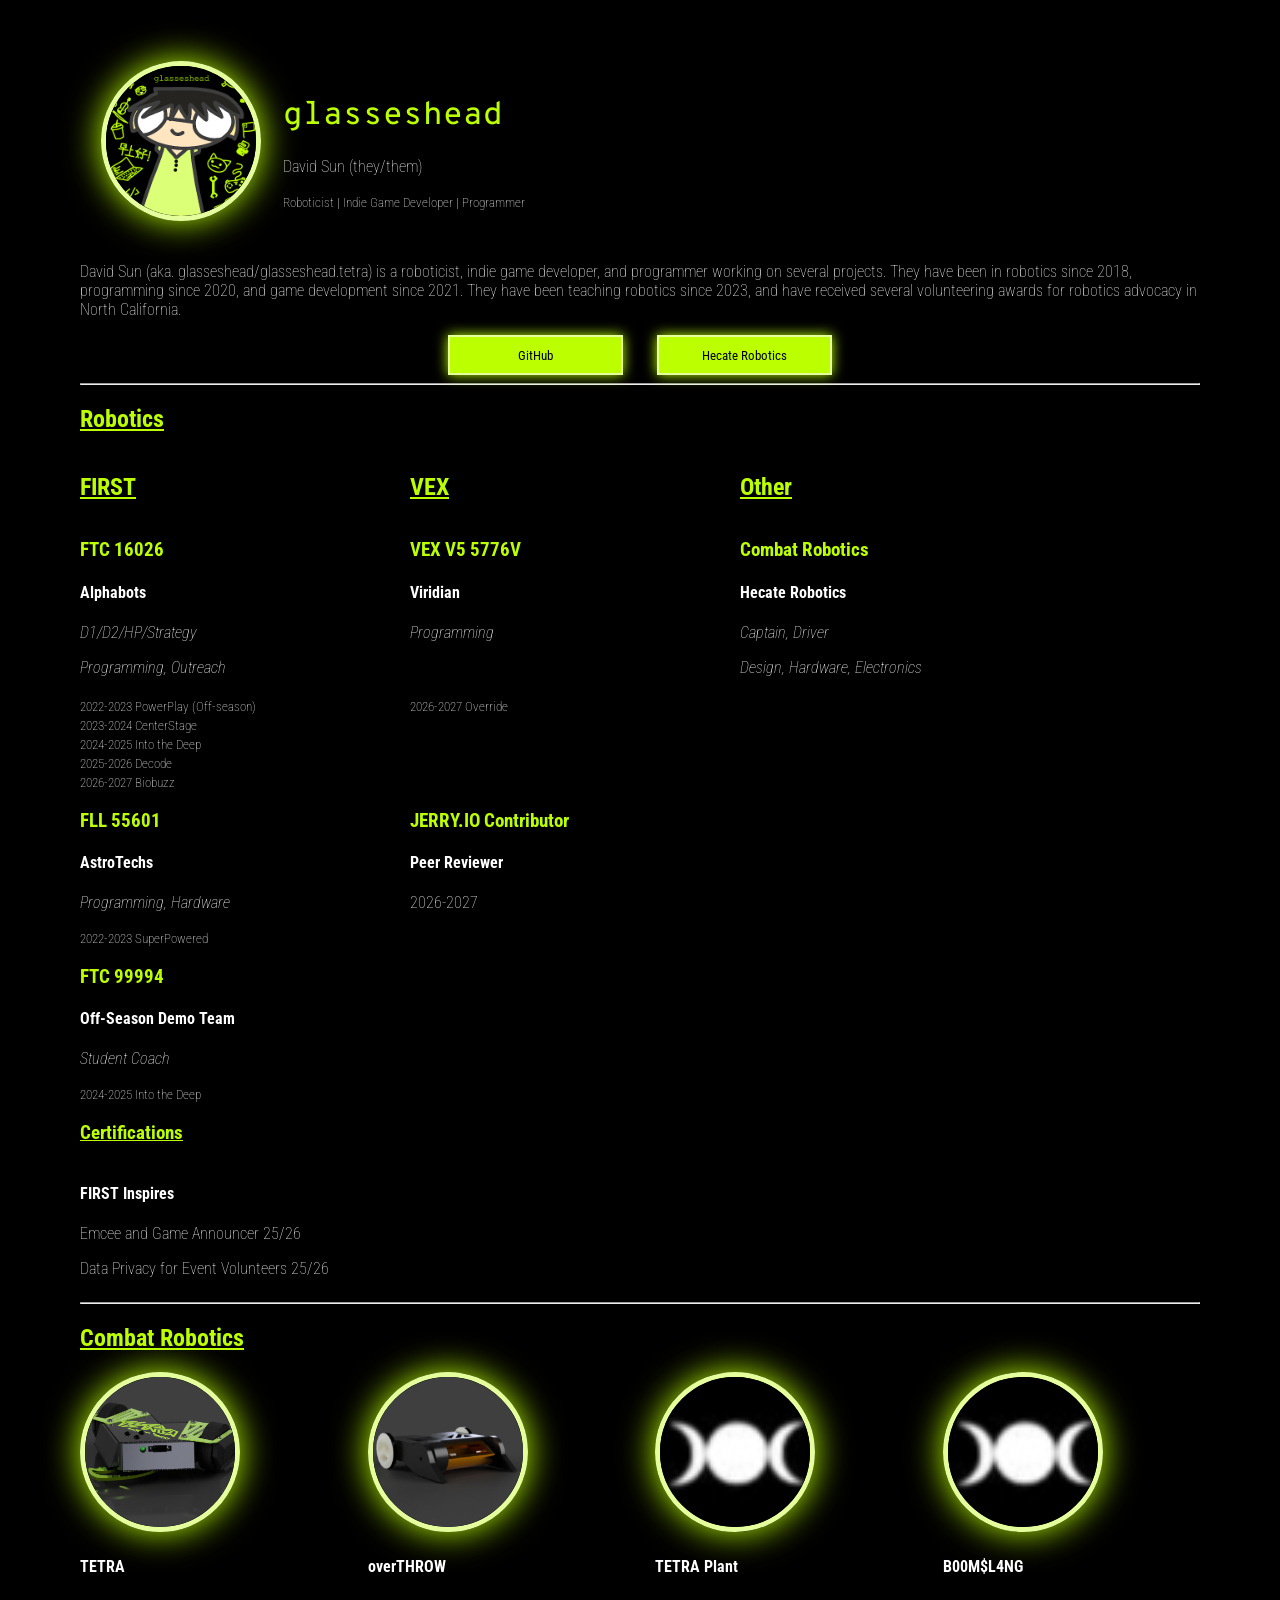
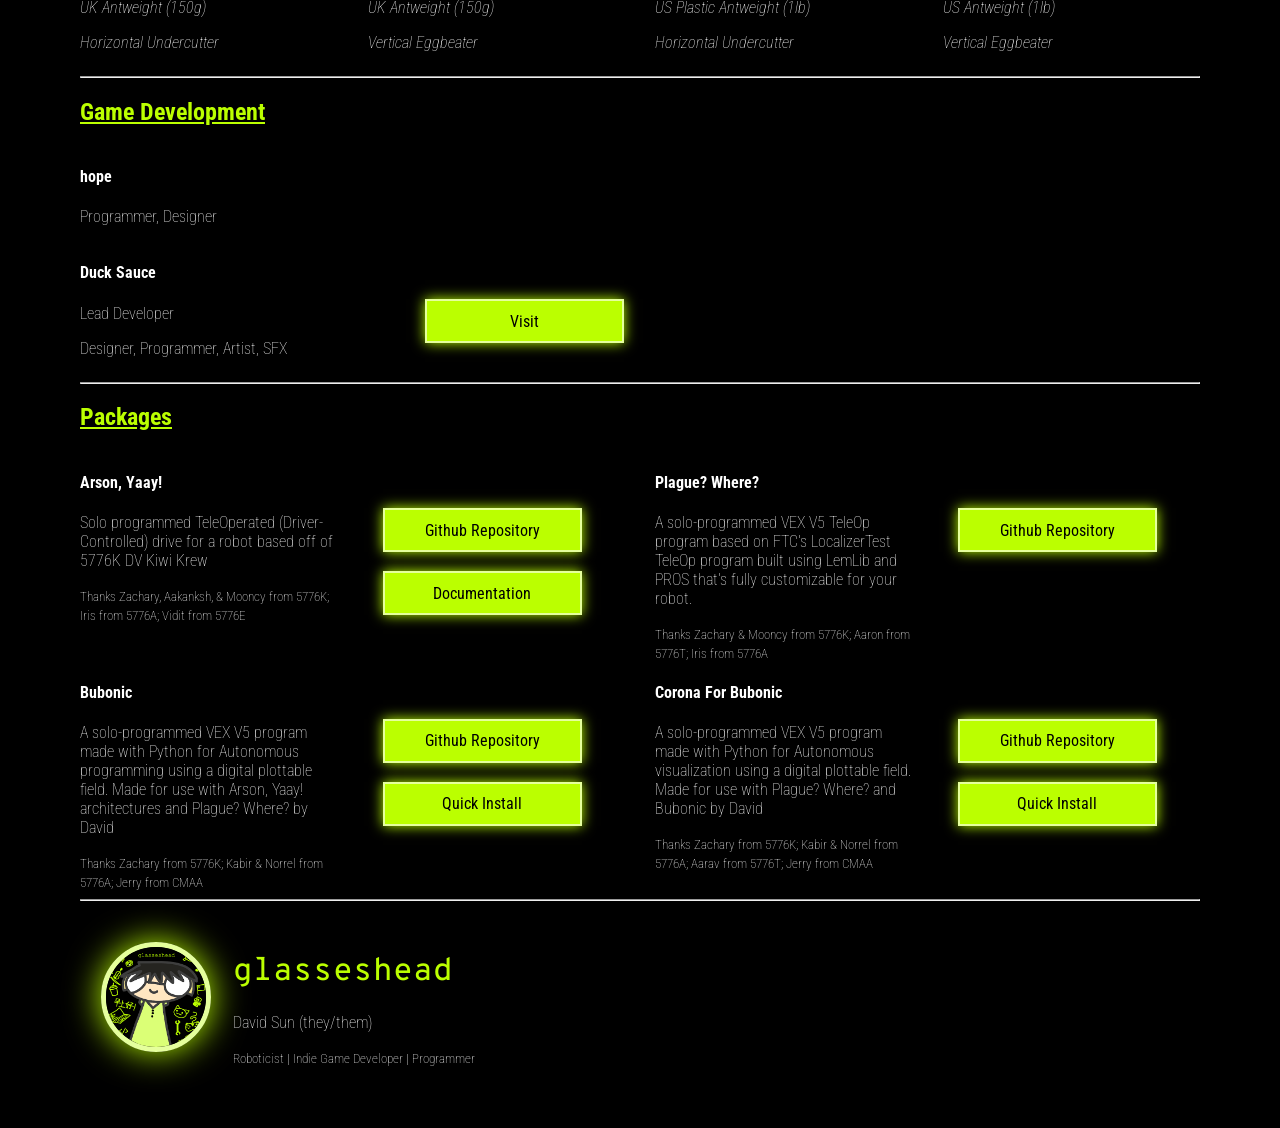
==== commit 937e8113: "updated buttons and added footer" ====
--- a/index.html
+++ b/index.html
@@ -334,5 +334,23 @@
         </div>
     </div>
 
+    <footer>
+        <hr>
+            <table cellspacing="20">
+                <tr>
+                    <td>
+                        <img class="profilesmall" 
+                        src="assets/images/pfp.jpg" 
+                        alt="glasseshead profile picture">
+                    </td>
+                    <td>
+                        <h1>glasseshead</h1>
+                        <p>David Sun (they/them)</p>
+                        <small>Roboticist | Indie Game Developer | Programmer</small>
+                    </td>
+                </tr>
+            </table>
+    </footer>
+
 </body>
 </html>
--- a/style.css
+++ b/style.css
@@ -2,6 +2,13 @@
     font-family: "Roboto Condensed";
     src: url("assets/font/RobotoCondensed-Thin.ttf") format("truetype");
     font-weight: 100;
+    font-style: normal;
+}
+
+@font-face {
+    font-family: "Roboto Condensed";
+    src: url("assets/font/RobotoCondensed-Regular.ttf") format("truetype");
+    font-weight: 400;
     font-style: normal;
 }
 
@@ -41,9 +48,12 @@
 }
 
 body {
+    margin: 40px 80px;
+
     background-color: #000000;
     color: #FFFFFF;
     font-family: "Roboto Condensed", sans-serif;
+    font-weight: 100;
 }
 
 h1 {
@@ -56,13 +66,20 @@
     color: #BBFF00;
 }
 
-small, p, h4, h6 {
+small, p, h4 {
     font-family: "Roboto Condensed", sans-serif;
 }
 
+h6 {
+    color: #BBFF00;
+    font-family: "Overpass Mono", monospace;
+    font-weight: 500;
+    font-size: medium;
+}
+
 .button {
-    background-color: #1a1a1a;
-    color: #FFFFFF;
+    background-color: #BBFF00;
+    color: #000000;
 
     padding: 10px 20px;
     cursor: pointer;
@@ -73,29 +90,28 @@
     white-space: nowrap;
 
     font-family: "Roboto Condensed", sans-serif;
-    font-weight: 700;
+    font-weight: 400;
 
     margin: 0 15px;
 
-    border-radius: 12px;
     border: 2px solid #e5ff9d;
 
     box-shadow: 0 0 12.5px #BBFF00;
 }
 
 .button:hover {
-    transition: all 0.25s ease;
-    border: 2px solid #ff9d9d;
-    box-shadow: 0 0 20px #FF0000;
+    transition: all 0.4s ease;
+    border: 2px solid #f1ffca;
+    box-shadow: 0 0 20px #FFFFFF;
 }
 
 .packagebutton {
-    background-color: #1a1a1a;
-    color: #FFFFFF;
+    background-color: #BBFF00;
+    color: #000000;
 
     padding: 10px 10px;
 
-    width: 120px;
+    width: 175px;
     height: 20px;
 
     display: flex;
@@ -105,11 +121,10 @@
     white-space: nowrap;
 
     font-family: "Roboto Condensed", sans-serif;
-    font-weight: 700;
+    font-weight: 400;
 
     margin: 0 15px;
 
-    border-radius: 12px;
     border: 2px solid #e5ff9d;
 
     box-shadow: 0 0 12.5px #BBFF00;
@@ -117,14 +132,26 @@
 }
 
 .packagebutton:hover {
-    transition: all 0.25s ease;
-    border: 2px solid #ff9d9d;
-    box-shadow: 0 0 15px #FF0000;
+    transition: all 0.4s ease;
+    border: 2px solid #f1ffca;
+    box-shadow: 0 0 20px #ffffff;
 }
 
 .profile {
     width: 150px;
     height: 150px;
+    object-fit: cover;
+
+    border-radius: 50%;
+    border: 5px solid #e5ff9d;
+
+    box-shadow:
+        0 0 35px #BBFF00;
+}
+
+.profilesmall {
+    width: 100px;
+    height: 100px;
     object-fit: cover;
 
     border-radius: 50%;
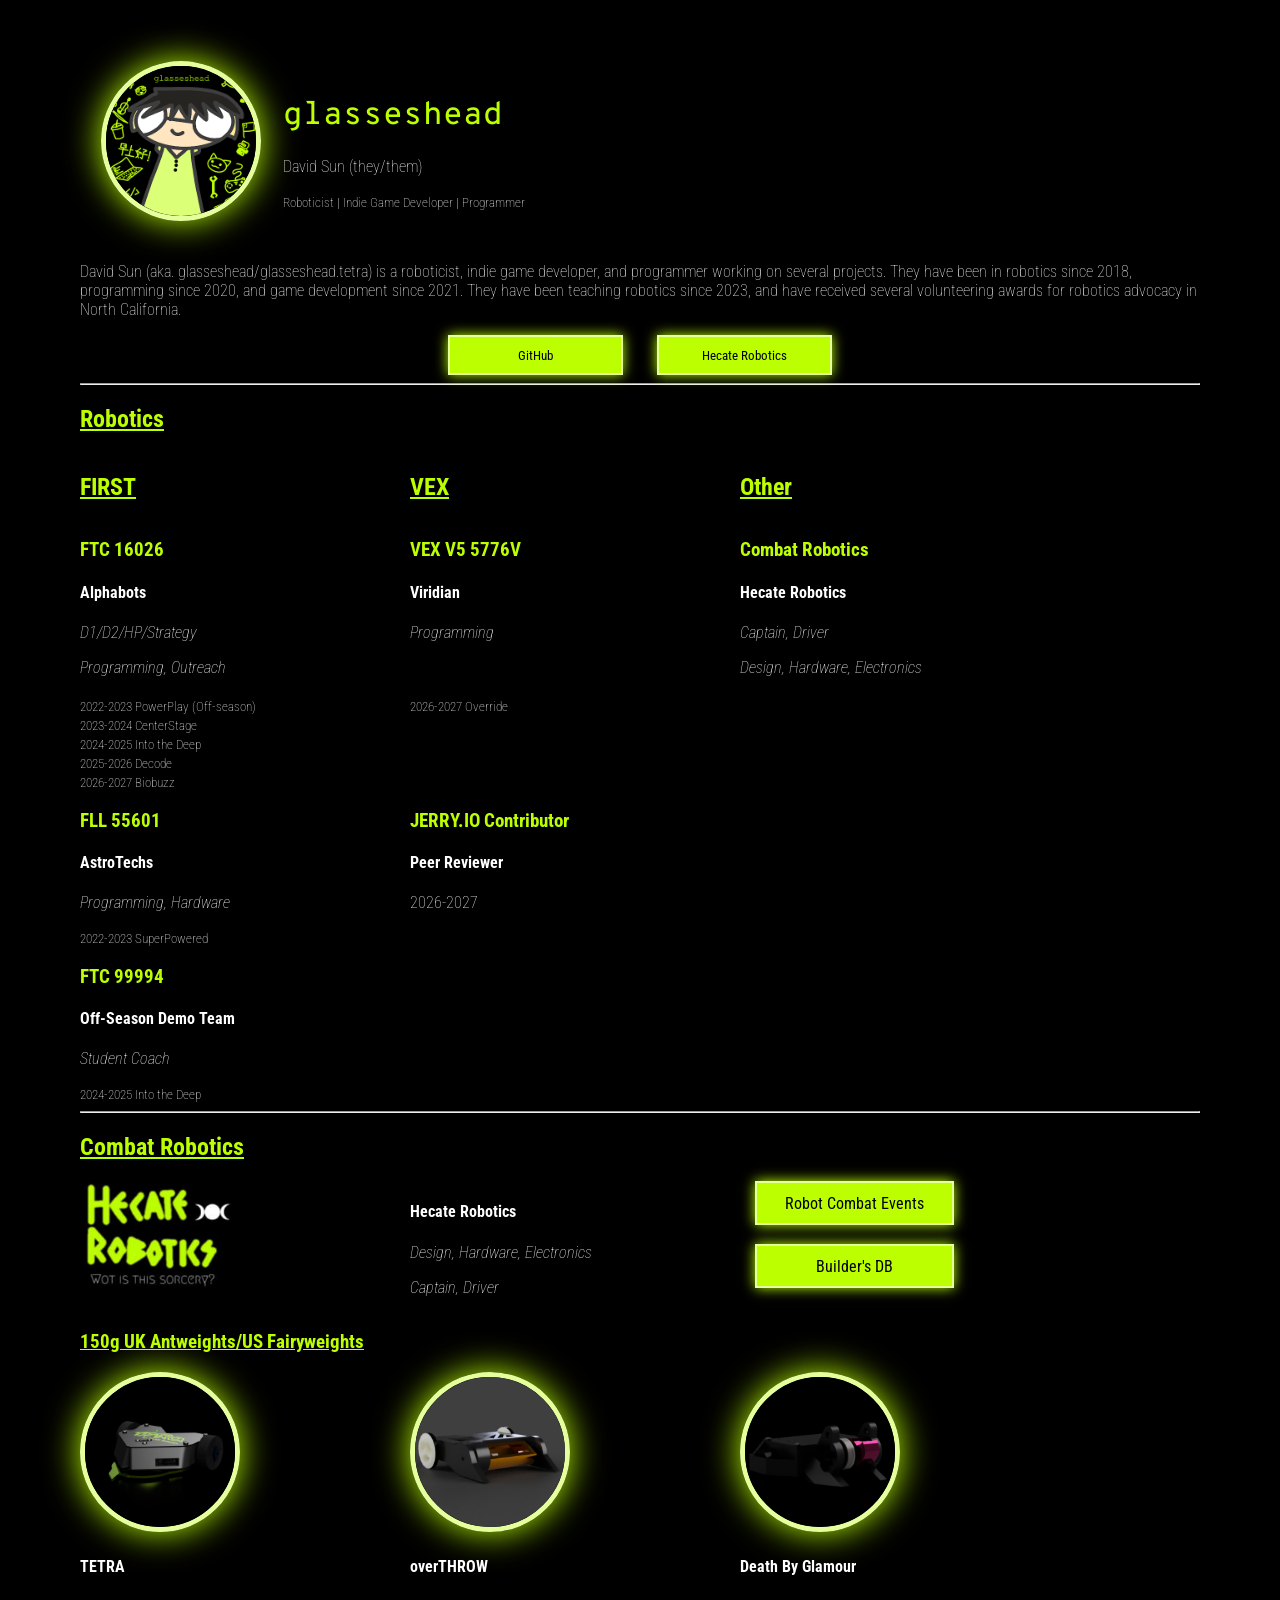
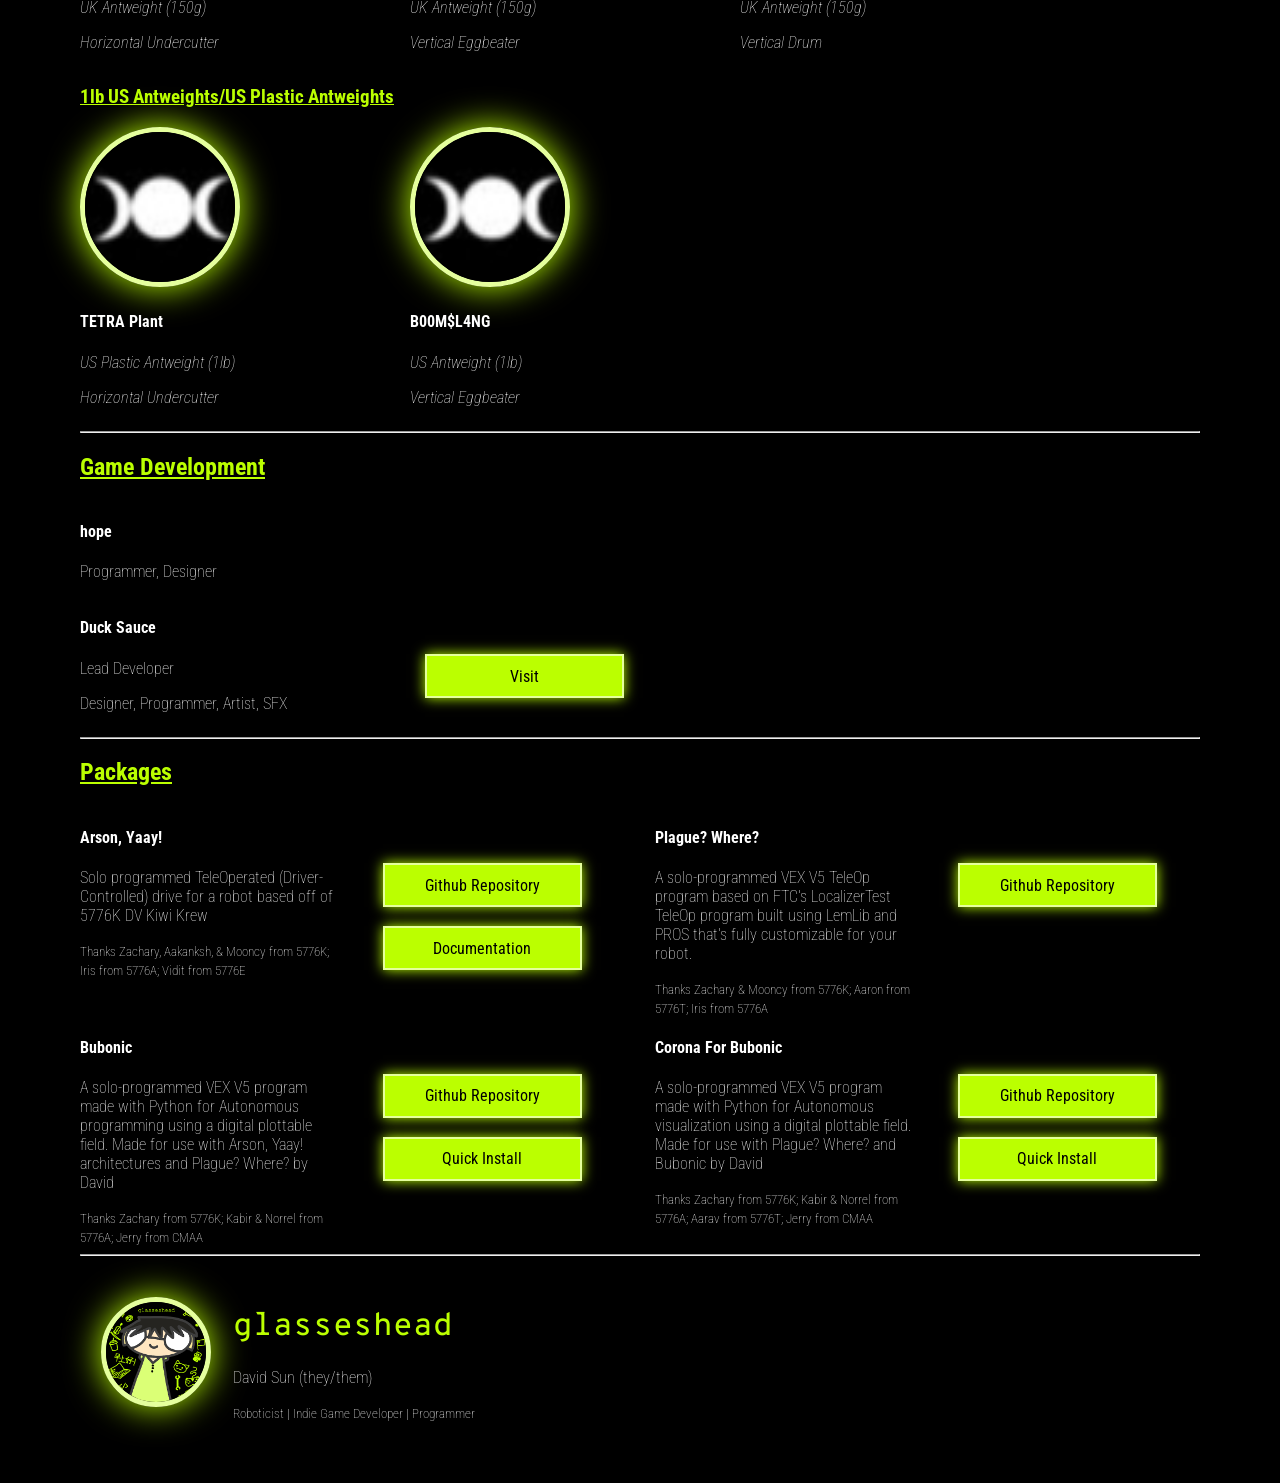
==== commit 41a32089: "updated content" ====
--- a/index.html
+++ b/index.html
@@ -141,26 +141,46 @@
         </div>
     </div>
 
-    <h3><u>Certifications</u></h3>
-
-    <div class="row">
-        <div class="card">
-            <h4>FIRST Inspires</h4>
-
-            <p>Emcee and Game Announcer 25/26</p>
-            <p>Data Privacy for Event Volunteers 25/26</p>
-        </div>
-    </div>
-
     <hr>
 
     <h2><u>Combat Robotics</u></h2>
 
     <div class="row">
         <div class="card">
-            <img class="displayimage" 
-                src="assets/images/hecaterobotics_tetra.jpg" 
-                alt="glasseshead profile picture">
+            <img class="rectangleImage" 
+            src="assets/images/hecaterobotics_logo.jpg" 
+            alt="Hecate Robotics Logo">
+        </div>
+
+        <div class="card">
+            <h4>Hecate Robotics</h4>
+
+            <p><i>Design, Hardware, Electronics</i></p>
+            <p><i>Captain, Driver</i></p>
+        </div>
+
+        <div class="card">
+            <div class="packagebutton"
+            onclick="window.location.href='https://www.robotcombatevents.com/'">
+                <p>Robot Combat Events</p>
+            </div>
+
+            <br>
+
+            <div class="packagebutton"
+            onclick="window.location.href='https://www.buildersdb.com/hecaterobotics'">
+                <p>Builder's DB</p>
+            </div>
+        </div>
+    </div>
+
+    <h3><u>150g UK Antweights/US Fairyweights</u></h3>
+
+    <div class="row">
+        <div class="card">
+            <img class="displayimage" 
+                src="assets/images/tetrav9.png" 
+                alt="TETRA v9">
 
             <h4>TETRA</h4>
 
@@ -172,18 +192,34 @@
         <div class="card">
             <img class="displayimage" 
                 src="assets/images/hecaterobotics_overthrow.jpg" 
-                alt="glasseshead profile picture">
+                alt="overTHROW Alpha">
 
             <h4>overTHROW</h4>
 
             <p><i>UK Antweight (150g)</i></p>
             <p><i>Vertical Eggbeater</i></p>
         </div>
-        
+
+        <div class="card">
+            <img class="displayimage" 
+                src="assets/images/deathbyglamour_butchersmasquerade.png" 
+                alt="Death By Glamour, Butcher's Masquerade">
+
+            <h4>Death By Glamour</h4>
+
+            <p><i>UK Antweight (150g)</i></p>
+
+            <p><i>Vertical Drum</i></p>
+        </div>
+    </div>
+    
+    <h3><u>1lb US Antweights/US Plastic Antweights</u></h3>
+
+    <div class="row">        
         <div class="card">
             <img class="displayimage" 
                 src="assets/images/hecaterobotics_logo_moons.jpg" 
-                alt="glasseshead profile picture">
+                alt="Hecate Robotics Logo">
 
             <h4>TETRA Plant</h4>
 
@@ -194,7 +230,7 @@
         <div class="card">
             <img class="displayimage" 
                 src="assets/images/hecaterobotics_logo_moons.jpg" 
-                alt="glasseshead profile picture">
+                alt="Hecate Robotics Logo">
 
             <h4>B00M$L4NG</h4>
 
--- a/style.css
+++ b/style.css
@@ -161,6 +161,12 @@
         0 0 35px #BBFF00;
 }
 
+.rectangleImage {
+    width: 160px;
+    height: 107px;
+    object-fit: cover;
+}
+
 .displayimage {
     width: 150px;
     height: 150px;
